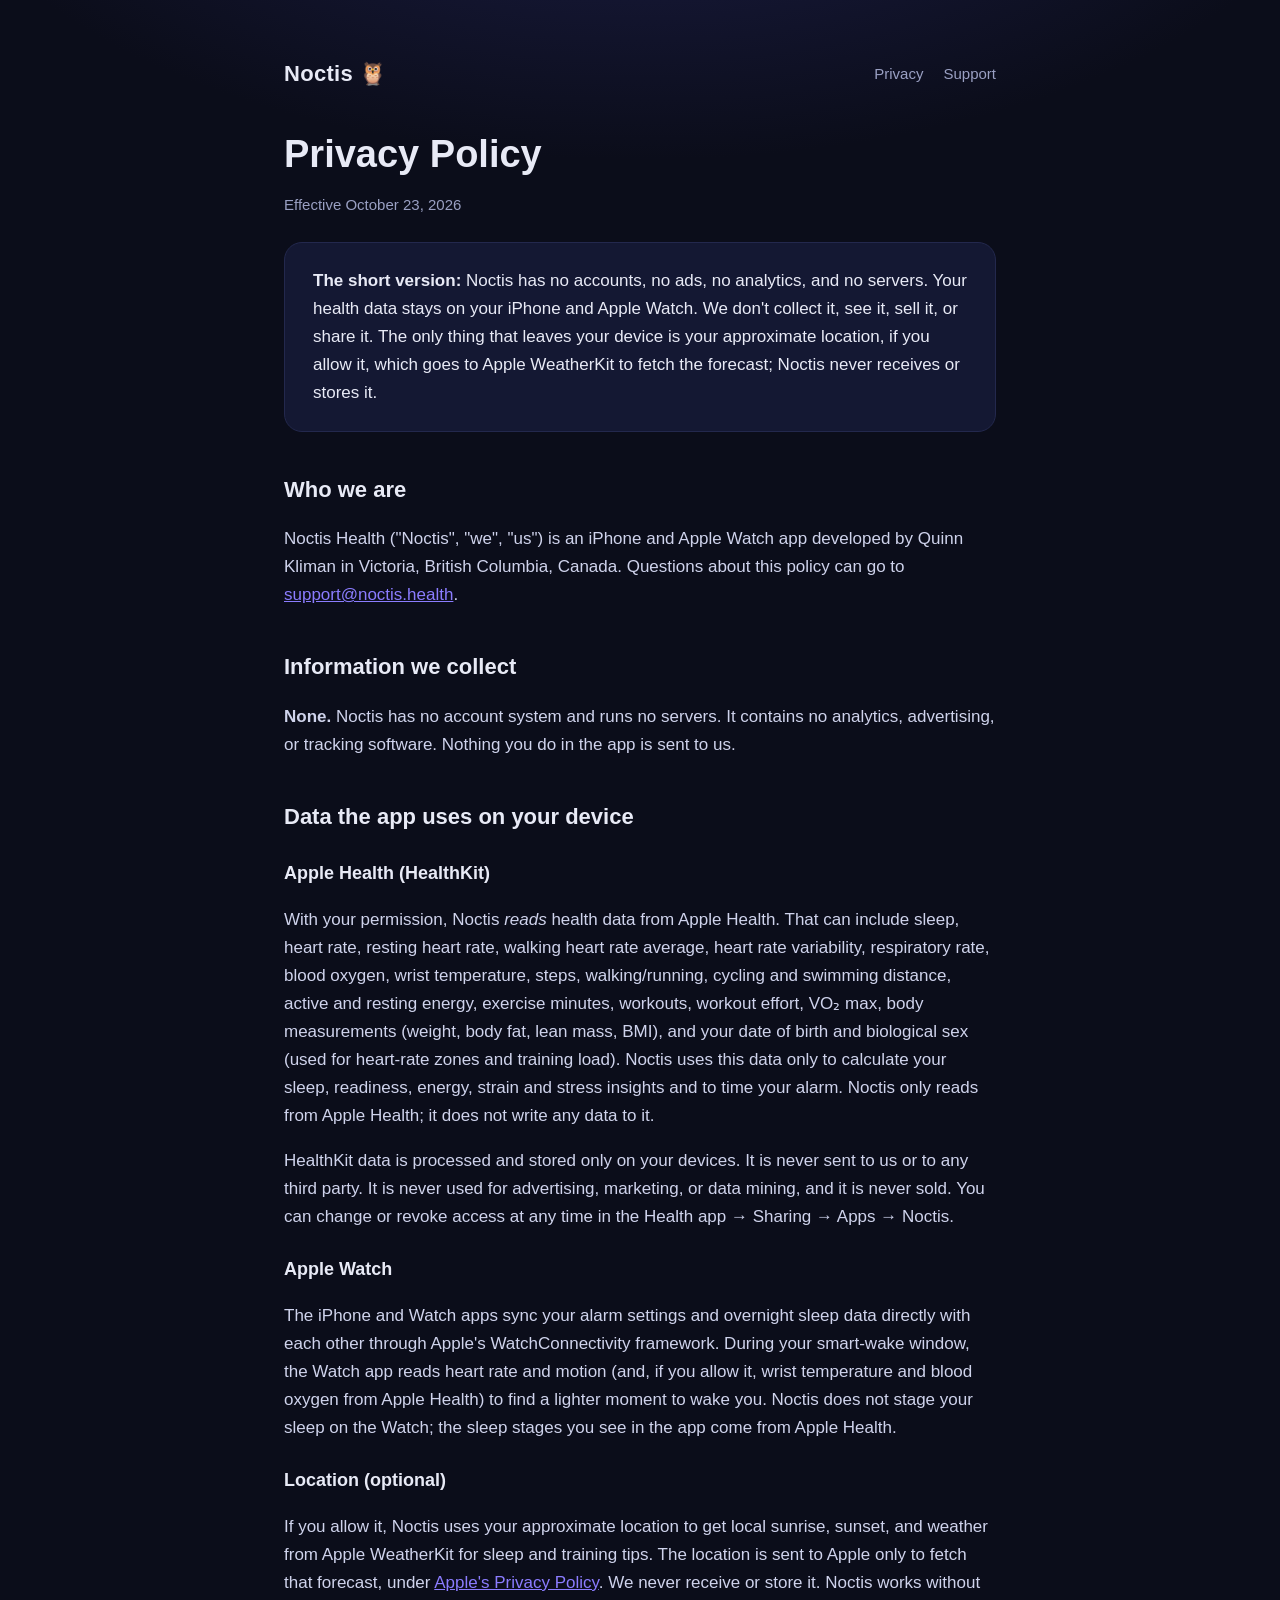
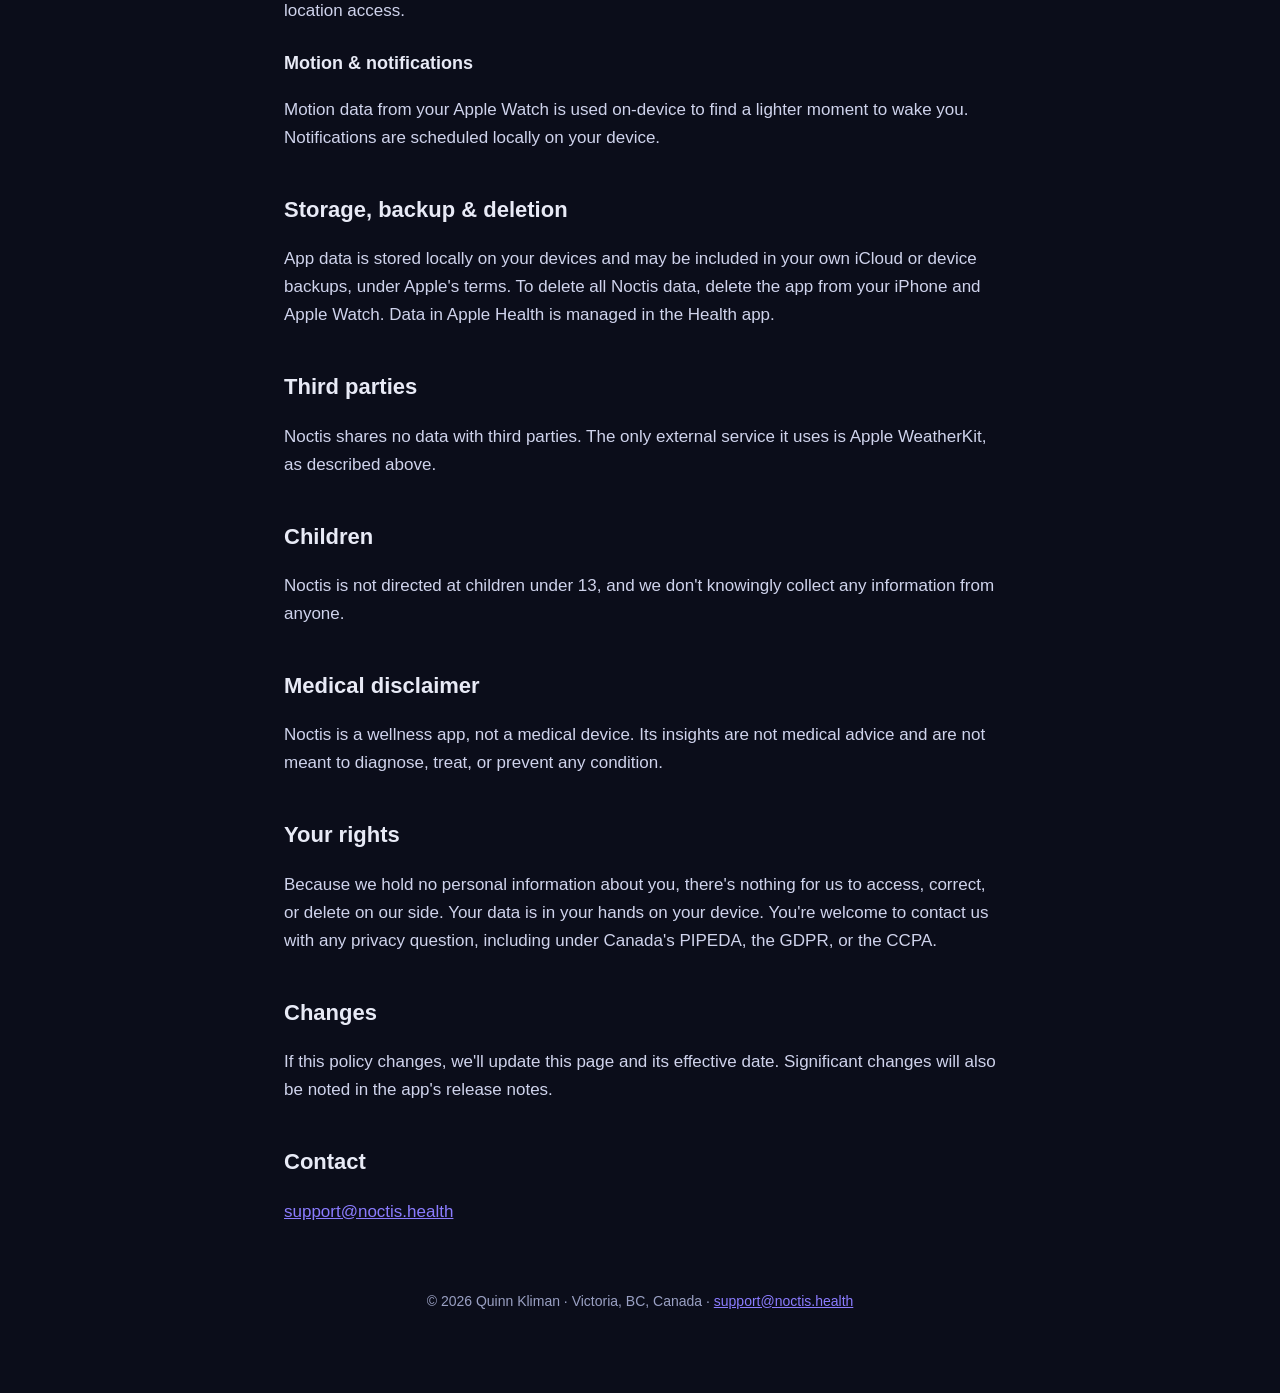
==== privacy.html @ 21a3e105 "Align privacy policy and support with V1 app (Health types, Watch wake detection, learning period, l" ====
<!doctype html><html lang="en"><head><meta charset="utf-8"><meta name="viewport" content="width=device-width,initial-scale=1"><title>Privacy Policy · Noctis Health</title><link rel="stylesheet" href="style.css"></head><body><main>
<header><a class="brand" href="./">Noctis <span>🦉</span></a><nav><a href="privacy.html">Privacy</a><a href="support.html">Support</a></nav></header>
<h1>Privacy Policy</h1>
<p class="muted">Effective October 23, 2026</p>
<div class="card"><strong>The short version:</strong> Noctis has no accounts, no ads, no analytics, and no servers. Your health data stays on your iPhone and Apple Watch. We don't collect it, see it, sell it, or share it. The only thing that leaves your device is your approximate location, if you allow it, which goes to Apple WeatherKit to fetch the forecast; Noctis never receives or stores it.</div>

<h2>Who we are</h2>
<p>Noctis Health ("Noctis", "we", "us") is an iPhone and Apple Watch app developed by Quinn Kliman in Victoria, British Columbia, Canada. Questions about this policy can go to <a href="mailto:support@noctis.health">support@noctis.health</a>.</p>

<h2>Information we collect</h2>
<p><strong>None.</strong> Noctis has no account system and runs no servers. It contains no analytics, advertising, or tracking software. Nothing you do in the app is sent to us.</p>

<h2>Data the app uses on your device</h2>
<h3>Apple Health (HealthKit)</h3>
<p>With your permission, Noctis <em>reads</em> health data from Apple Health. That can include sleep, heart rate, resting heart rate, walking heart rate average, heart rate variability, respiratory rate, blood oxygen, wrist temperature, steps, walking/running, cycling and swimming distance, active and resting energy, exercise minutes, workouts, workout effort, VO₂ max, body measurements (weight, body fat, lean mass, BMI), and your date of birth and biological sex (used for heart-rate zones and training load). Noctis uses this data only to calculate your sleep, readiness, energy, strain and stress insights and to time your alarm. Noctis only reads from Apple Health; it does not write any data to it.</p>
<p>HealthKit data is processed and stored only on your devices. It is never sent to us or to any third party. It is never used for advertising, marketing, or data mining, and it is never sold. You can change or revoke access at any time in the Health app → Sharing → Apps → Noctis.</p>
<h3>Apple Watch</h3>
<p>The iPhone and Watch apps sync your alarm settings and overnight sleep data directly with each other through Apple's WatchConnectivity framework. During your smart-wake window, the Watch app reads heart rate and motion (and, if you allow it, wrist temperature and blood oxygen from Apple Health) to find a lighter moment to wake you. Noctis does not stage your sleep on the Watch; the sleep stages you see in the app come from Apple Health.</p>
<h3>Location (optional)</h3>
<p>If you allow it, Noctis uses your approximate location to get local sunrise, sunset, and weather from Apple WeatherKit for sleep and training tips. The location is sent to Apple only to fetch that forecast, under <a href="https://www.apple.com/legal/privacy/">Apple's Privacy Policy</a>. We never receive or store it. Noctis works without location access.</p>
<h3>Motion &amp; notifications</h3>
<p>Motion data from your Apple Watch is used on-device to find a lighter moment to wake you. Notifications are scheduled locally on your device.</p>

<h2>Storage, backup &amp; deletion</h2>
<p>App data is stored locally on your devices and may be included in your own iCloud or device backups, under Apple's terms. To delete all Noctis data, delete the app from your iPhone and Apple Watch. Data in Apple Health is managed in the Health app.</p>

<h2>Third parties</h2>
<p>Noctis shares no data with third parties. The only external service it uses is Apple WeatherKit, as described above.</p>

<h2>Children</h2>
<p>Noctis is not directed at children under 13, and we don't knowingly collect any information from anyone.</p>

<h2>Medical disclaimer</h2>
<p>Noctis is a wellness app, not a medical device. Its insights are not medical advice and are not meant to diagnose, treat, or prevent any condition.</p>

<h2>Your rights</h2>
<p>Because we hold no personal information about you, there's nothing for us to access, correct, or delete on our side. Your data is in your hands on your device. You're welcome to contact us with any privacy question, including under Canada's PIPEDA, the GDPR, or the CCPA.</p>

<h2>Changes</h2>
<p>If this policy changes, we'll update this page and its effective date. Significant changes will also be noted in the app's release notes.</p>

<h2>Contact</h2>
<p><a href="mailto:support@noctis.health">support@noctis.health</a></p>
<footer>© 2026 Quinn Kliman · Victoria, BC, Canada · <a href="mailto:support@noctis.health">support@noctis.health</a></footer>
</main></body></html>
---- style.css ----
:root{--bg:#0b0d1a;--card:#141833;--text:#e8eaf6;--muted:#9aa0c3;--accent:#8b7cff}
*{box-sizing:border-box}
body{margin:0;background:radial-gradient(1200px 600px at 50% -200px,#1d1f4a 0%,var(--bg) 60%);color:var(--text);font:17px/1.65 -apple-system,BlinkMacSystemFont,"SF Pro Text","Segoe UI",Roboto,sans-serif;min-height:100vh}
main{max-width:760px;margin:0 auto;padding:56px 24px 80px}
header{display:flex;align-items:center;justify-content:space-between;margin-bottom:40px}
.brand{font-weight:700;font-size:22px;letter-spacing:.3px;color:var(--text);text-decoration:none}
.brand span{color:var(--accent)}
nav a{color:var(--muted);text-decoration:none;margin-left:20px;font-size:15px}
nav a:hover{color:var(--text)}
h1{font-size:38px;line-height:1.2;margin:0 0 8px}
h2{font-size:22px;margin:40px 0 8px}
h3{font-size:18px;margin:24px 0 4px}
p,li{color:#cfd3ec}
.muted{color:var(--muted);font-size:15px}
a{color:var(--accent)}
.card{background:var(--card);border:1px solid #23284d;border-radius:18px;padding:24px 28px;margin:24px 0}
.hero{text-align:center;padding:60px 0 20px}
.hero p{font-size:20px;color:var(--muted);max-width:560px;margin:12px auto 32px}
.btn{display:inline-block;background:var(--accent);color:#fff;text-decoration:none;padding:12px 22px;border-radius:999px;font-weight:600;margin:6px}
.btn.ghost{background:transparent;border:1px solid #3a3f6e;color:var(--text)}
footer{margin-top:64px;color:var(--muted);font-size:14px;text-align:center}
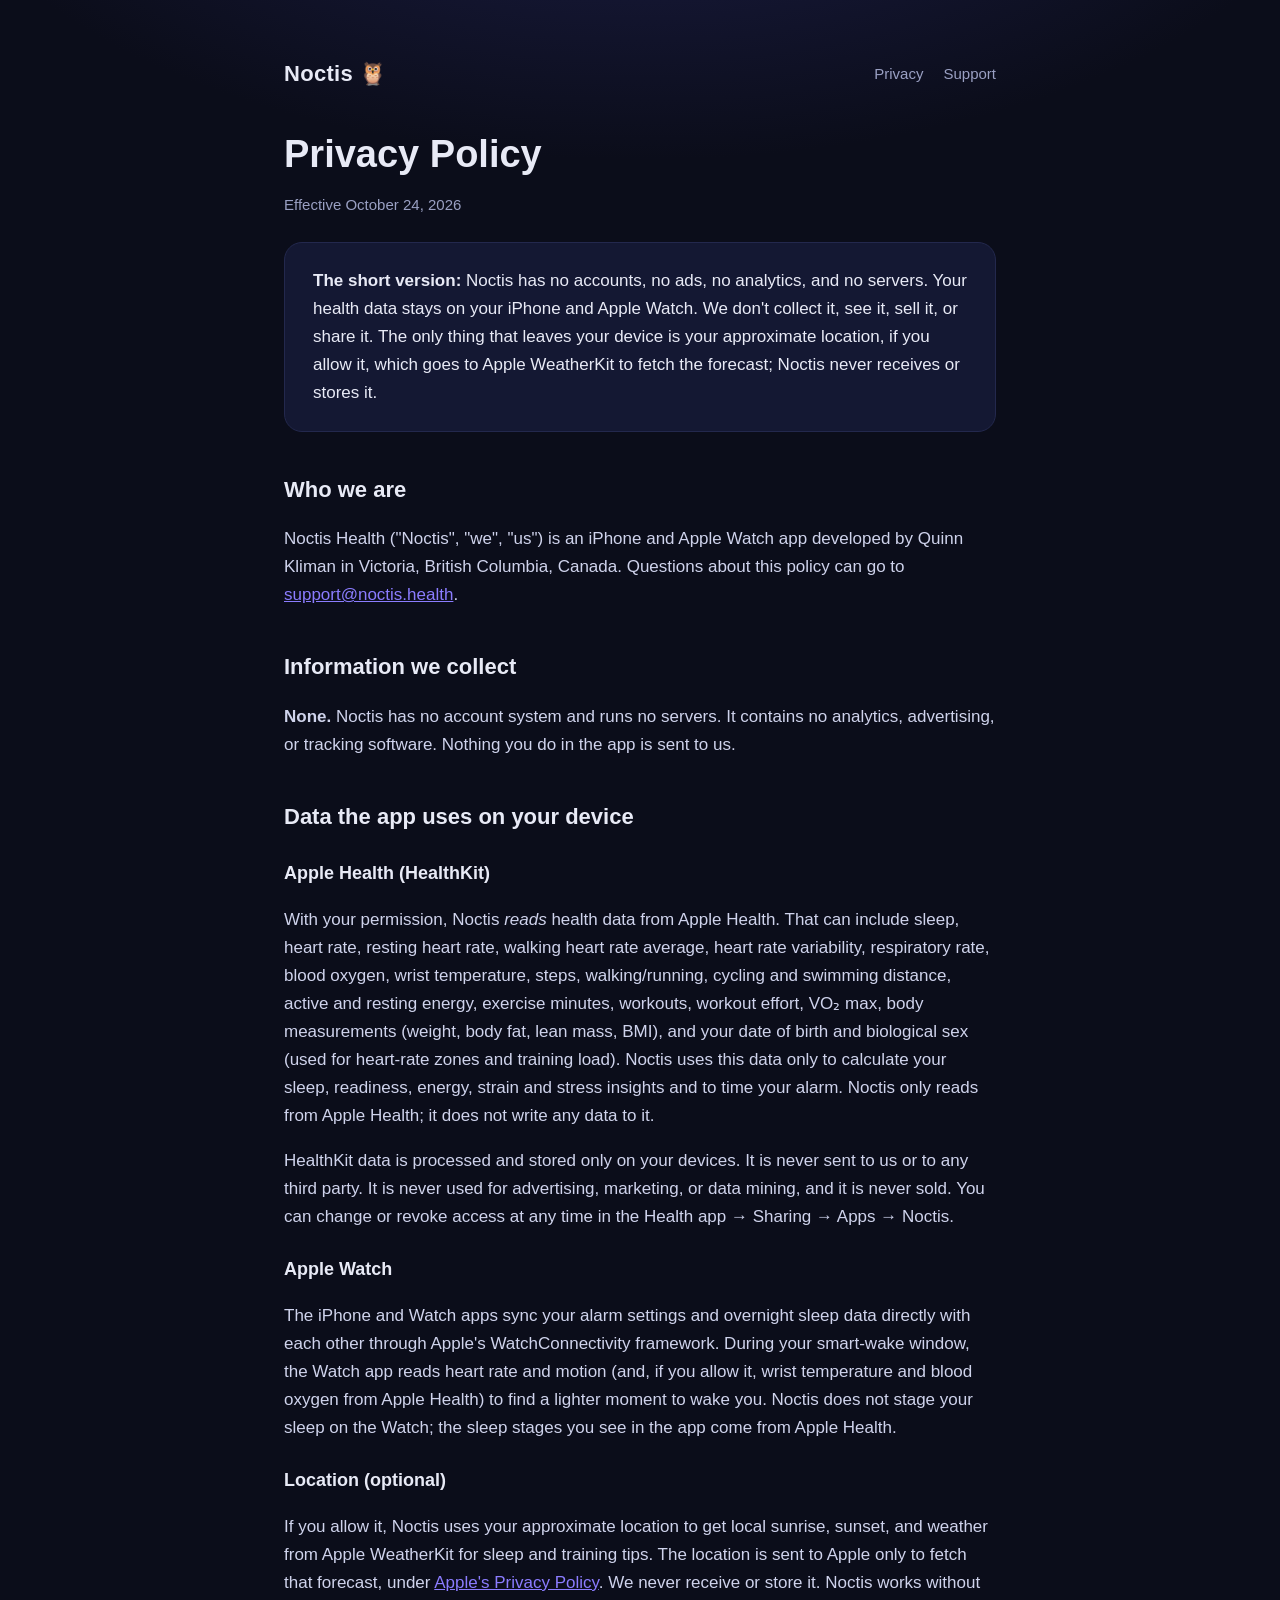
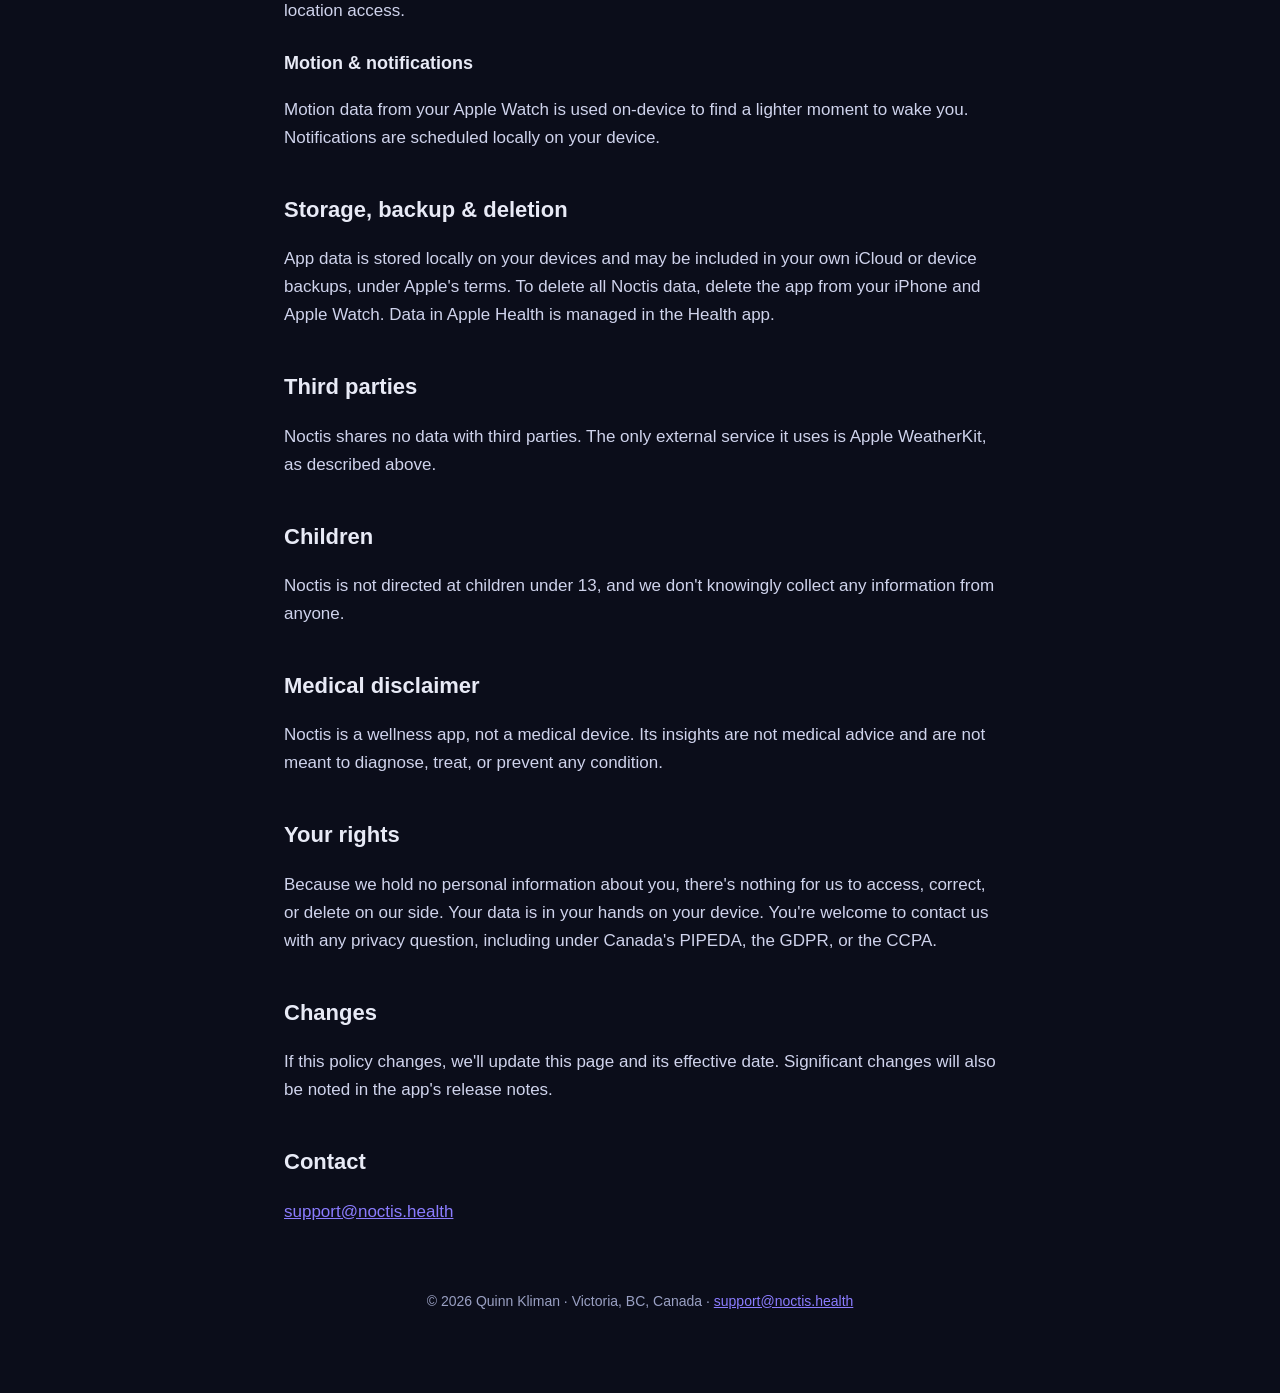
==== commit cf096d07: "Privacy policy: effective date Oct 24, 2026 (V1 data list + Watch wording update)" ====
--- a/privacy.html
+++ b/privacy.html
@@ -1,7 +1,7 @@
 <!doctype html><html lang="en"><head><meta charset="utf-8"><meta name="viewport" content="width=device-width,initial-scale=1"><title>Privacy Policy · Noctis Health</title><link rel="stylesheet" href="style.css"></head><body><main>
 <header><a class="brand" href="./">Noctis <span>🦉</span></a><nav><a href="privacy.html">Privacy</a><a href="support.html">Support</a></nav></header>
 <h1>Privacy Policy</h1>
-<p class="muted">Effective October 23, 2026</p>
+<p class="muted">Effective October 24, 2026</p>
 <div class="card"><strong>The short version:</strong> Noctis has no accounts, no ads, no analytics, and no servers. Your health data stays on your iPhone and Apple Watch. We don't collect it, see it, sell it, or share it. The only thing that leaves your device is your approximate location, if you allow it, which goes to Apple WeatherKit to fetch the forecast; Noctis never receives or stores it.</div>
 
 <h2>Who we are</h2>
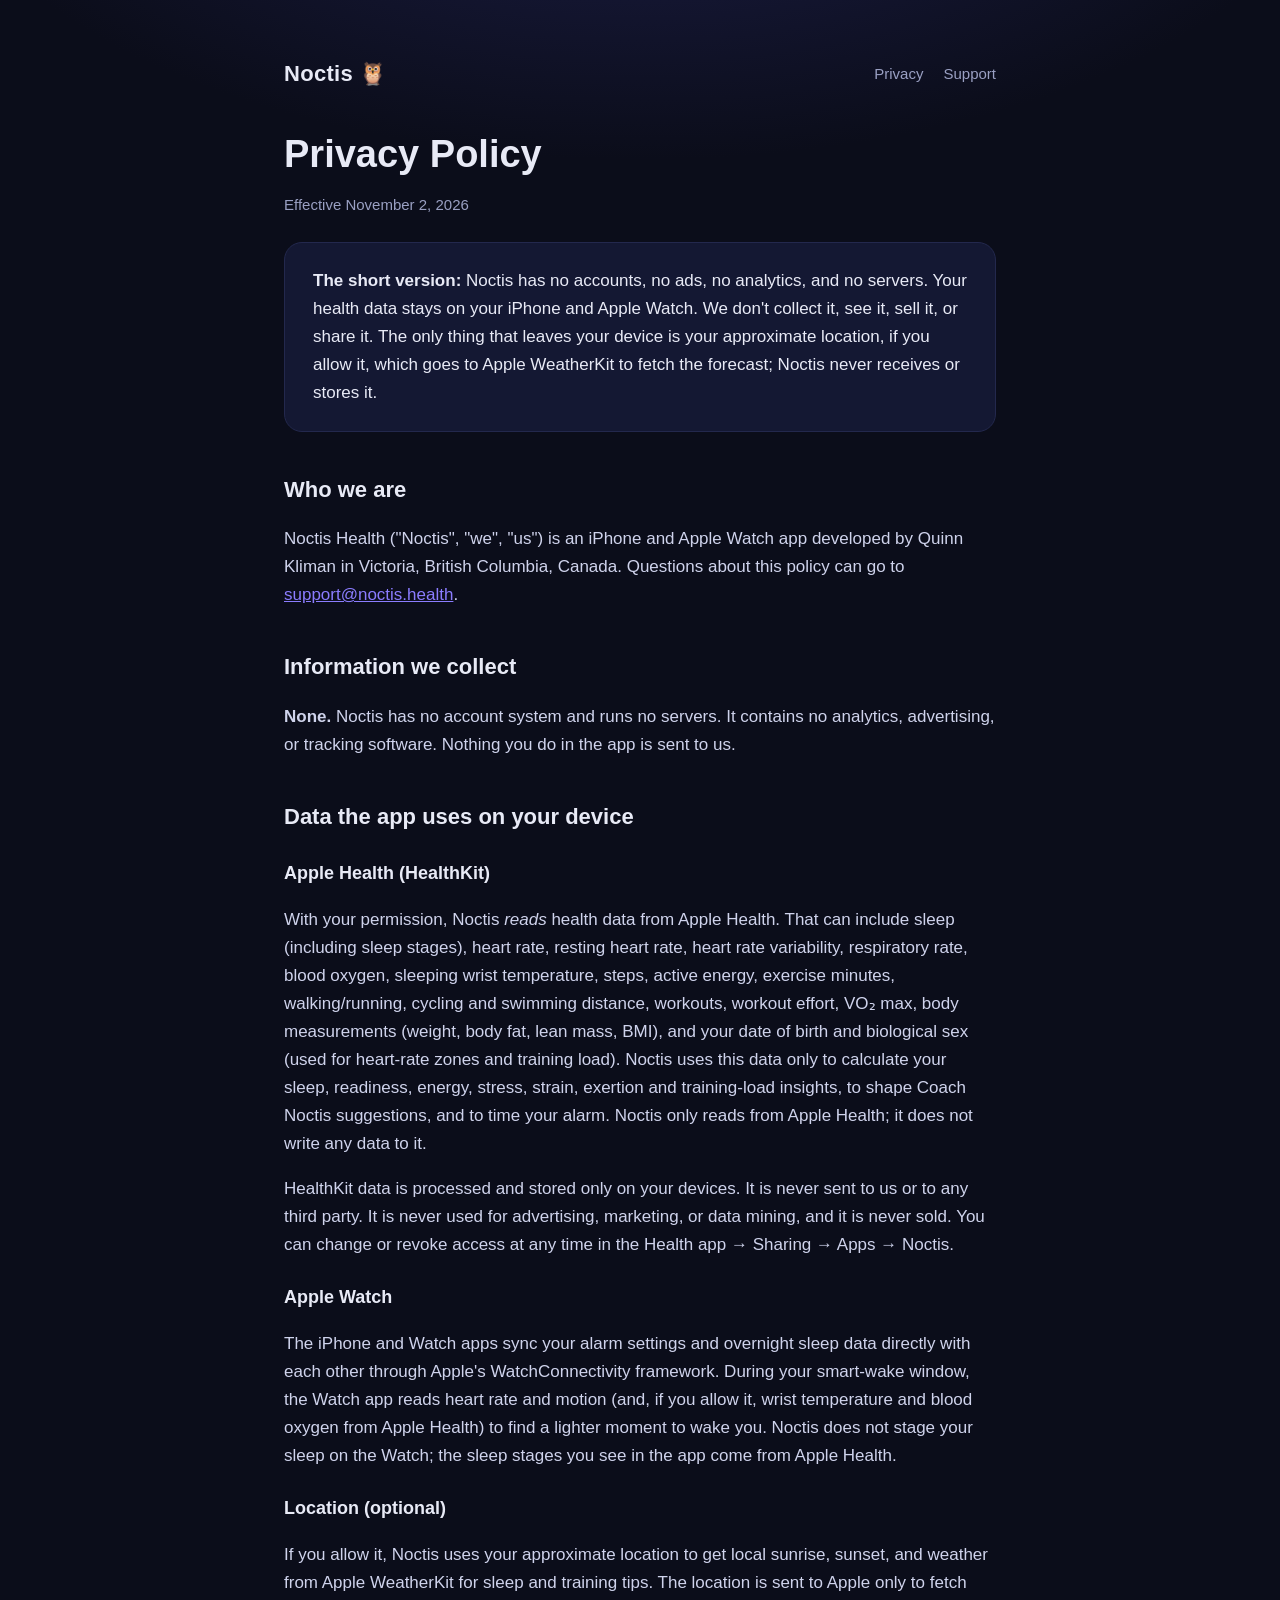
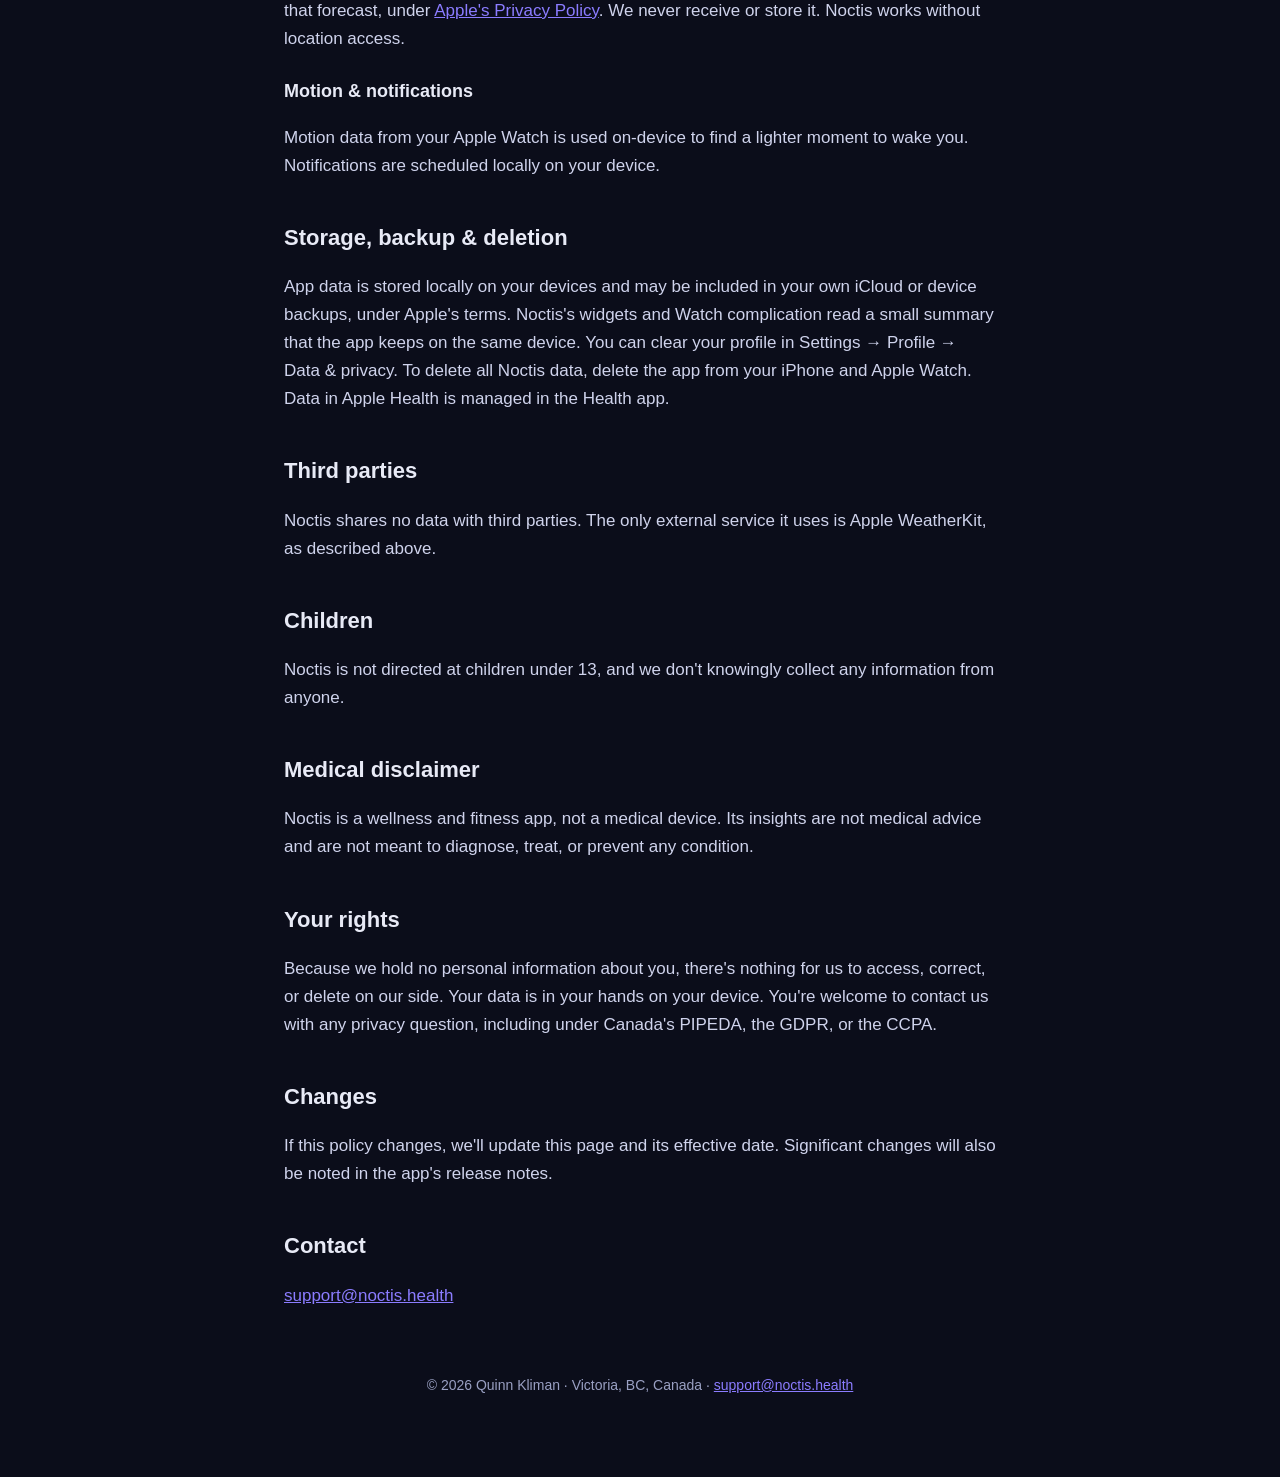
==== commit fdd2776d: "Site for Noctis 1.1 (build 8): tagline hero + features, Health list = 1.1 read set, Settings paths (" ====
--- a/privacy.html
+++ b/privacy.html
@@ -1,7 +1,7 @@
-<!doctype html><html lang="en"><head><meta charset="utf-8"><meta name="viewport" content="width=device-width,initial-scale=1"><title>Privacy Policy · Noctis Health</title><link rel="stylesheet" href="style.css"></head><body><main>
+<!doctype html><html lang="en"><head><meta charset="utf-8"><meta name="viewport" content="width=device-width,initial-scale=1"><title>Privacy Policy · Noctis</title><link rel="stylesheet" href="style.css"></head><body><main>
 <header><a class="brand" href="./">Noctis <span>🦉</span></a><nav><a href="privacy.html">Privacy</a><a href="support.html">Support</a></nav></header>
 <h1>Privacy Policy</h1>
-<p class="muted">Effective October 24, 2026</p>
+<p class="muted">Effective November 2, 2026</p>
 <div class="card"><strong>The short version:</strong> Noctis has no accounts, no ads, no analytics, and no servers. Your health data stays on your iPhone and Apple Watch. We don't collect it, see it, sell it, or share it. The only thing that leaves your device is your approximate location, if you allow it, which goes to Apple WeatherKit to fetch the forecast; Noctis never receives or stores it.</div>
 
 <h2>Who we are</h2>
@@ -12,7 +12,7 @@
 
 <h2>Data the app uses on your device</h2>
 <h3>Apple Health (HealthKit)</h3>
-<p>With your permission, Noctis <em>reads</em> health data from Apple Health. That can include sleep, heart rate, resting heart rate, walking heart rate average, heart rate variability, respiratory rate, blood oxygen, wrist temperature, steps, walking/running, cycling and swimming distance, active and resting energy, exercise minutes, workouts, workout effort, VO₂ max, body measurements (weight, body fat, lean mass, BMI), and your date of birth and biological sex (used for heart-rate zones and training load). Noctis uses this data only to calculate your sleep, readiness, energy, strain and stress insights and to time your alarm. Noctis only reads from Apple Health; it does not write any data to it.</p>
+<p>With your permission, Noctis <em>reads</em> health data from Apple Health. That can include sleep (including sleep stages), heart rate, resting heart rate, heart rate variability, respiratory rate, blood oxygen, sleeping wrist temperature, steps, active energy, exercise minutes, walking/running, cycling and swimming distance, workouts, workout effort, VO₂ max, body measurements (weight, body fat, lean mass, BMI), and your date of birth and biological sex (used for heart-rate zones and training load). Noctis uses this data only to calculate your sleep, readiness, energy, stress, strain, exertion and training-load insights, to shape Coach Noctis suggestions, and to time your alarm. Noctis only reads from Apple Health; it does not write any data to it.</p>
 <p>HealthKit data is processed and stored only on your devices. It is never sent to us or to any third party. It is never used for advertising, marketing, or data mining, and it is never sold. You can change or revoke access at any time in the Health app → Sharing → Apps → Noctis.</p>
 <h3>Apple Watch</h3>
 <p>The iPhone and Watch apps sync your alarm settings and overnight sleep data directly with each other through Apple's WatchConnectivity framework. During your smart-wake window, the Watch app reads heart rate and motion (and, if you allow it, wrist temperature and blood oxygen from Apple Health) to find a lighter moment to wake you. Noctis does not stage your sleep on the Watch; the sleep stages you see in the app come from Apple Health.</p>
@@ -22,7 +22,7 @@
 <p>Motion data from your Apple Watch is used on-device to find a lighter moment to wake you. Notifications are scheduled locally on your device.</p>
 
 <h2>Storage, backup &amp; deletion</h2>
-<p>App data is stored locally on your devices and may be included in your own iCloud or device backups, under Apple's terms. To delete all Noctis data, delete the app from your iPhone and Apple Watch. Data in Apple Health is managed in the Health app.</p>
+<p>App data is stored locally on your devices and may be included in your own iCloud or device backups, under Apple's terms. Noctis's widgets and Watch complication read a small summary that the app keeps on the same device. You can clear your profile in Settings → Profile → Data &amp; privacy. To delete all Noctis data, delete the app from your iPhone and Apple Watch. Data in Apple Health is managed in the Health app.</p>
 
 <h2>Third parties</h2>
 <p>Noctis shares no data with third parties. The only external service it uses is Apple WeatherKit, as described above.</p>
@@ -31,7 +31,7 @@
 <p>Noctis is not directed at children under 13, and we don't knowingly collect any information from anyone.</p>
 
 <h2>Medical disclaimer</h2>
-<p>Noctis is a wellness app, not a medical device. Its insights are not medical advice and are not meant to diagnose, treat, or prevent any condition.</p>
+<p>Noctis is a wellness and fitness app, not a medical device. Its insights are not medical advice and are not meant to diagnose, treat, or prevent any condition.</p>
 
 <h2>Your rights</h2>
 <p>Because we hold no personal information about you, there's nothing for us to access, correct, or delete on our side. Your data is in your hands on your device. You're welcome to contact us with any privacy question, including under Canada's PIPEDA, the GDPR, or the CCPA.</p>
--- a/style.css
+++ b/style.css
@@ -19,3 +19,7 @@
 .btn{display:inline-block;background:var(--accent);color:#fff;text-decoration:none;padding:12px 22px;border-radius:999px;font-weight:600;margin:6px}
 .btn.ghost{background:transparent;border:1px solid #3a3f6e;color:var(--text)}
 footer{margin-top:64px;color:var(--muted);font-size:14px;text-align:center}
+.features{display:grid;grid-template-columns:repeat(auto-fit,minmax(300px,1fr));gap:16px;margin-top:24px}
+.features .card{margin:0}
+.features h3{margin-top:0}
+.center{text-align:center}
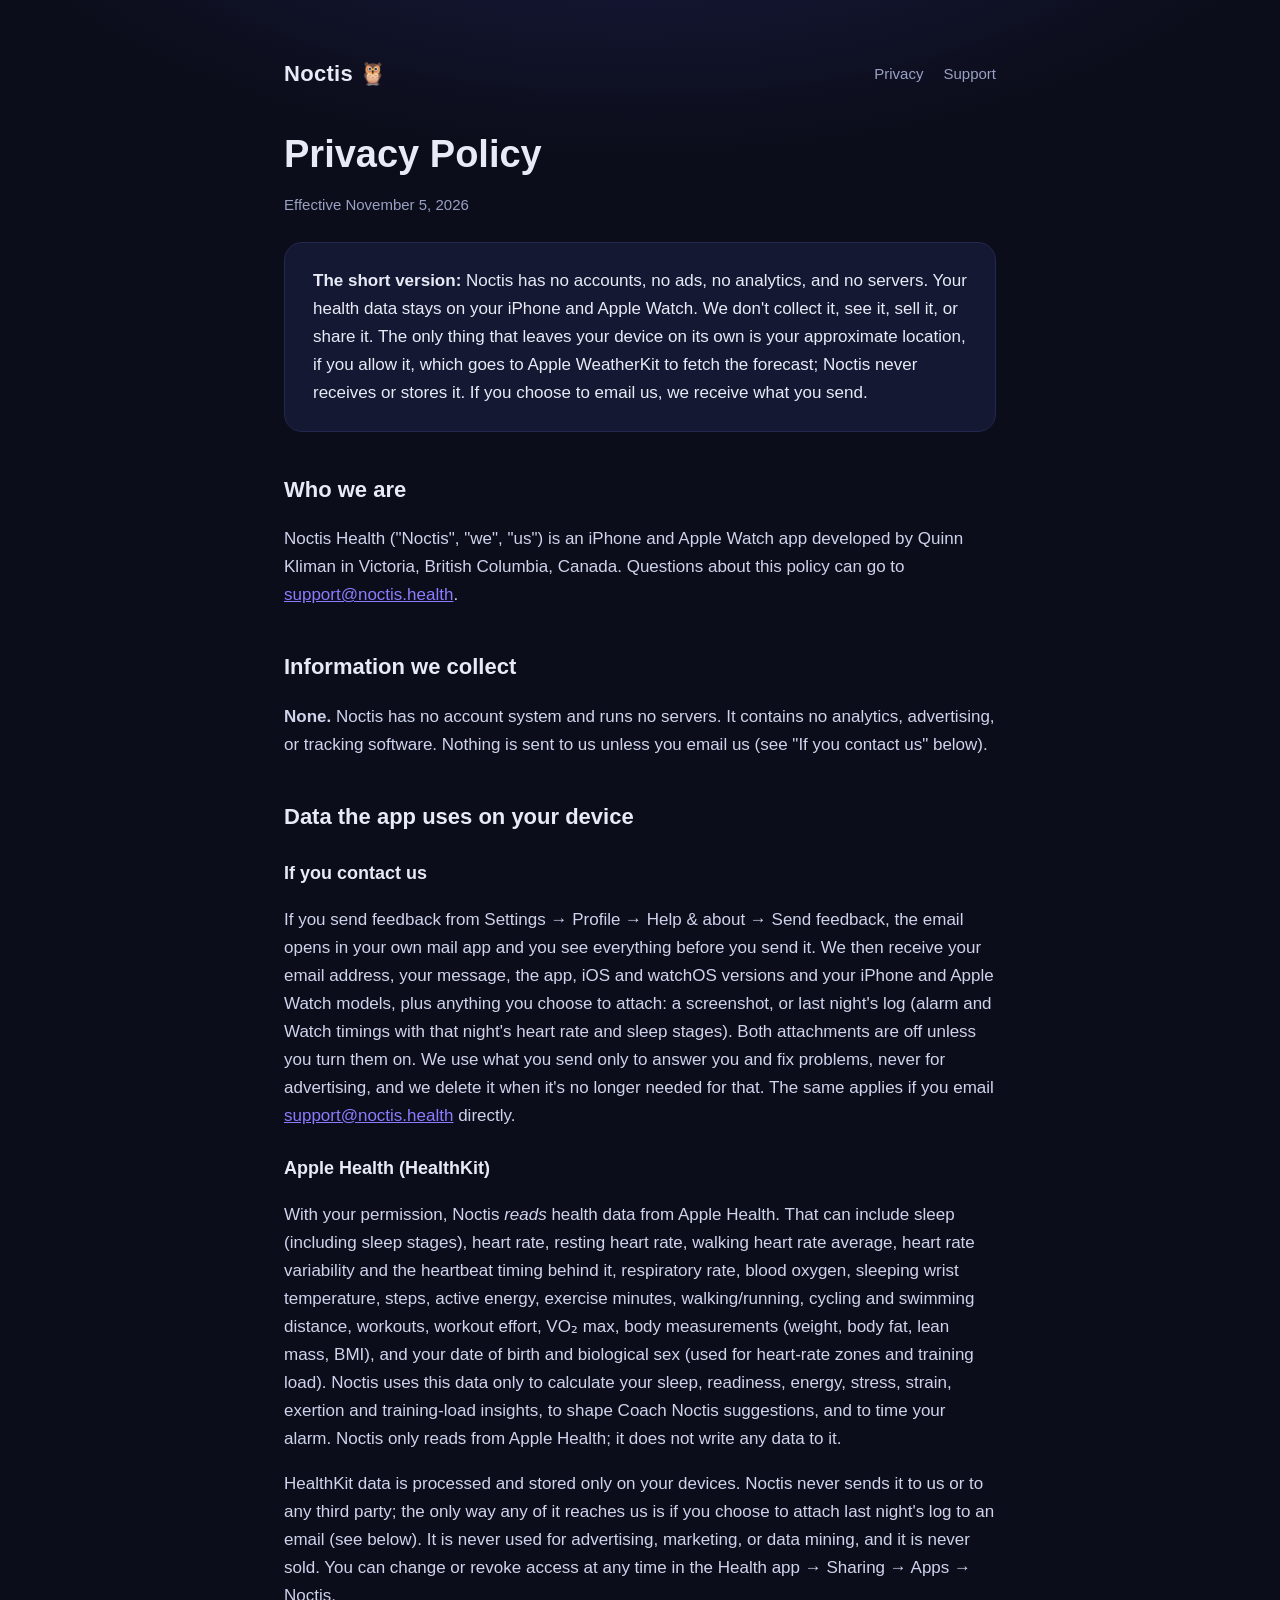
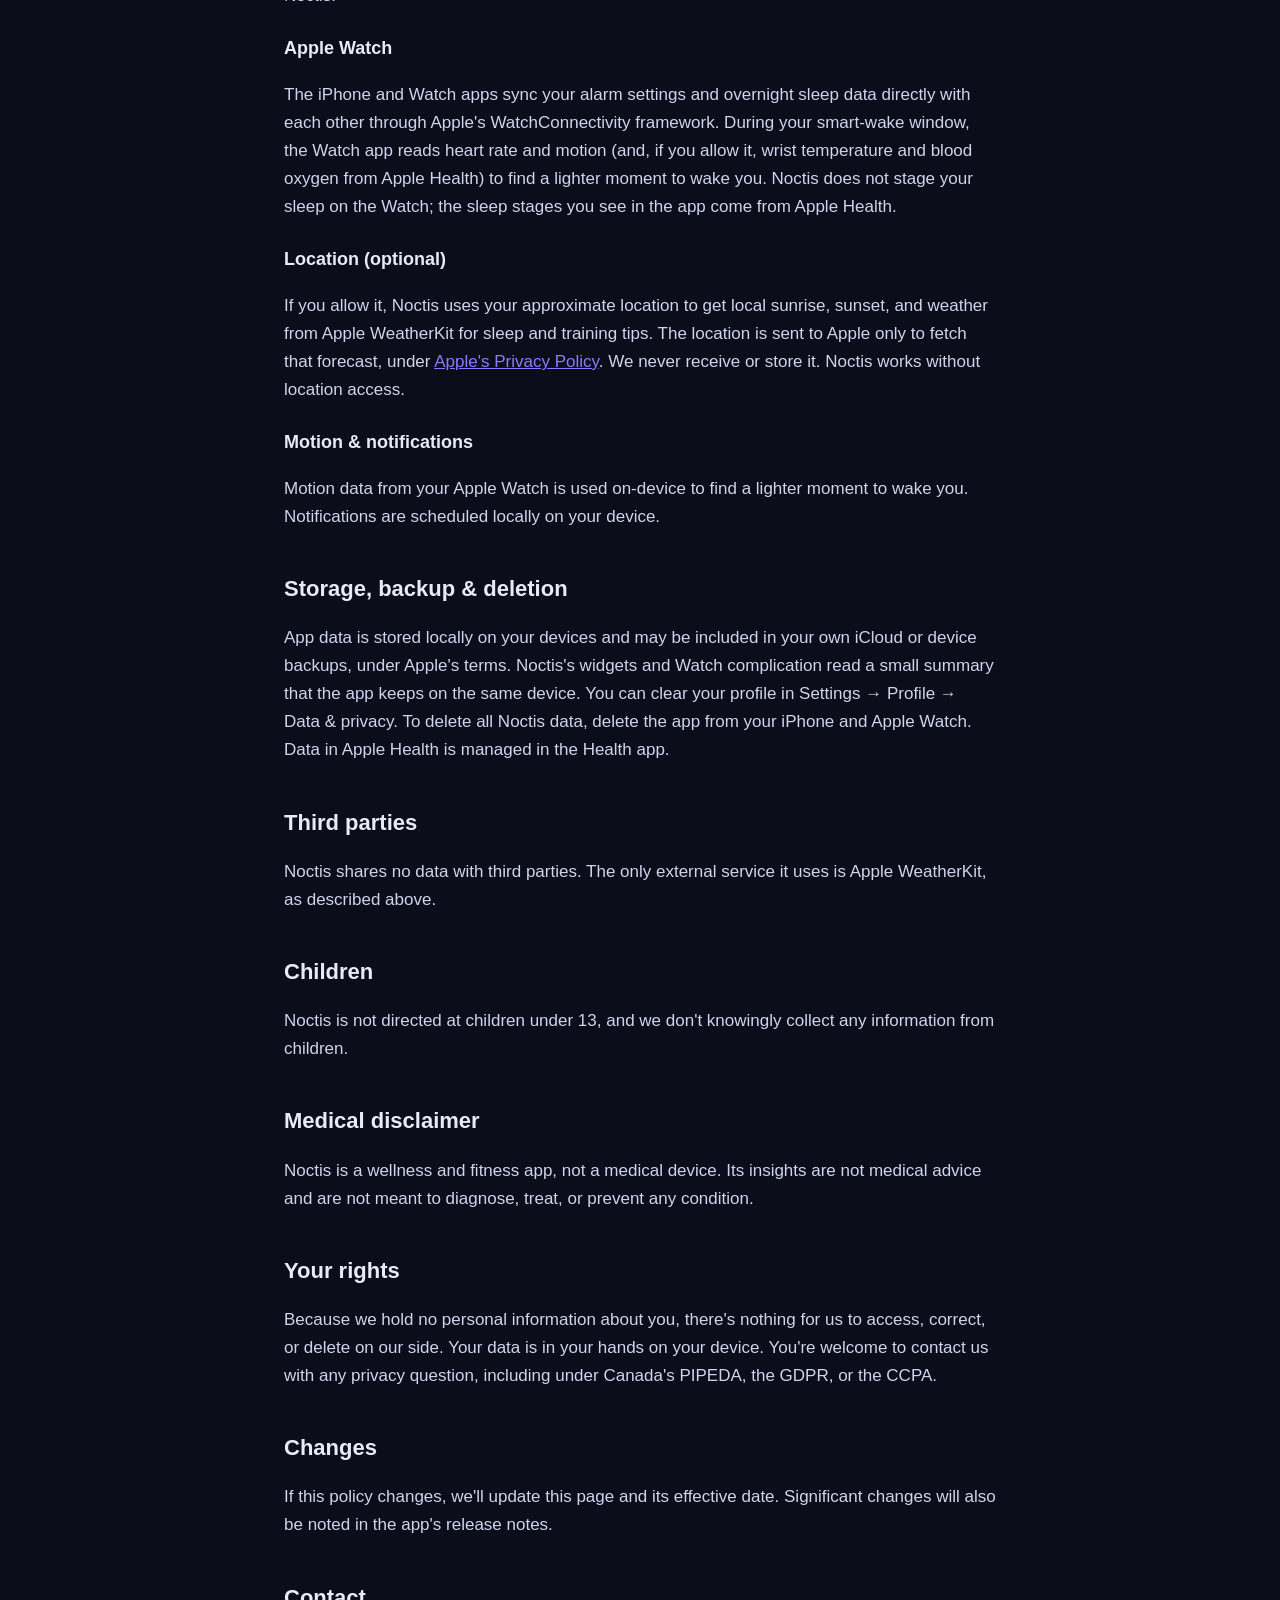
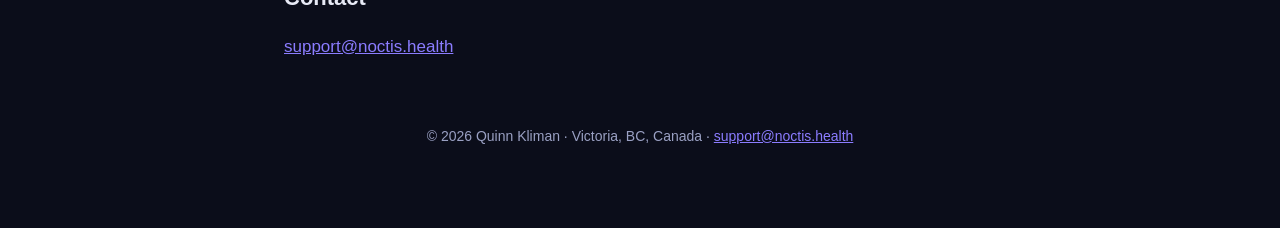
==== commit 0d54e181: "Privacy policy (RA-1): 'If you contact us' (feedback email + optional log), walking HR average + hea" ====
--- a/privacy.html
+++ b/privacy.html
@@ -1,19 +1,22 @@
 <!doctype html><html lang="en"><head><meta charset="utf-8"><meta name="viewport" content="width=device-width,initial-scale=1"><title>Privacy Policy · Noctis</title><link rel="stylesheet" href="style.css"></head><body><main>
 <header><a class="brand" href="./">Noctis <span>🦉</span></a><nav><a href="privacy.html">Privacy</a><a href="support.html">Support</a></nav></header>
 <h1>Privacy Policy</h1>
-<p class="muted">Effective November 2, 2026</p>
-<div class="card"><strong>The short version:</strong> Noctis has no accounts, no ads, no analytics, and no servers. Your health data stays on your iPhone and Apple Watch. We don't collect it, see it, sell it, or share it. The only thing that leaves your device is your approximate location, if you allow it, which goes to Apple WeatherKit to fetch the forecast; Noctis never receives or stores it.</div>
+<p class="muted">Effective November 5, 2026</p>
+<div class="card"><strong>The short version:</strong> Noctis has no accounts, no ads, no analytics, and no servers. Your health data stays on your iPhone and Apple Watch. We don't collect it, see it, sell it, or share it. The only thing that leaves your device on its own is your approximate location, if you allow it, which goes to Apple WeatherKit to fetch the forecast; Noctis never receives or stores it. If you choose to email us, we receive what you send.</div>
 
 <h2>Who we are</h2>
 <p>Noctis Health ("Noctis", "we", "us") is an iPhone and Apple Watch app developed by Quinn Kliman in Victoria, British Columbia, Canada. Questions about this policy can go to <a href="mailto:support@noctis.health">support@noctis.health</a>.</p>
 
 <h2>Information we collect</h2>
-<p><strong>None.</strong> Noctis has no account system and runs no servers. It contains no analytics, advertising, or tracking software. Nothing you do in the app is sent to us.</p>
+<p><strong>None.</strong> Noctis has no account system and runs no servers. It contains no analytics, advertising, or tracking software. Nothing is sent to us unless you email us (see "If you contact us" below).</p>
 
 <h2>Data the app uses on your device</h2>
+<h3>If you contact us</h3>
+<p>If you send feedback from Settings → Profile → Help &amp; about → Send feedback, the email opens in your own mail app and you see everything before you send it. We then receive your email address, your message, the app, iOS and watchOS versions and your iPhone and Apple Watch models, plus anything you choose to attach: a screenshot, or last night's log (alarm and Watch timings with that night's heart rate and sleep stages). Both attachments are off unless you turn them on. We use what you send only to answer you and fix problems, never for advertising, and we delete it when it's no longer needed for that. The same applies if you email <a href="mailto:support@noctis.health">support@noctis.health</a> directly.</p>
+
 <h3>Apple Health (HealthKit)</h3>
-<p>With your permission, Noctis <em>reads</em> health data from Apple Health. That can include sleep (including sleep stages), heart rate, resting heart rate, heart rate variability, respiratory rate, blood oxygen, sleeping wrist temperature, steps, active energy, exercise minutes, walking/running, cycling and swimming distance, workouts, workout effort, VO₂ max, body measurements (weight, body fat, lean mass, BMI), and your date of birth and biological sex (used for heart-rate zones and training load). Noctis uses this data only to calculate your sleep, readiness, energy, stress, strain, exertion and training-load insights, to shape Coach Noctis suggestions, and to time your alarm. Noctis only reads from Apple Health; it does not write any data to it.</p>
-<p>HealthKit data is processed and stored only on your devices. It is never sent to us or to any third party. It is never used for advertising, marketing, or data mining, and it is never sold. You can change or revoke access at any time in the Health app → Sharing → Apps → Noctis.</p>
+<p>With your permission, Noctis <em>reads</em> health data from Apple Health. That can include sleep (including sleep stages), heart rate, resting heart rate, walking heart rate average, heart rate variability and the heartbeat timing behind it, respiratory rate, blood oxygen, sleeping wrist temperature, steps, active energy, exercise minutes, walking/running, cycling and swimming distance, workouts, workout effort, VO₂ max, body measurements (weight, body fat, lean mass, BMI), and your date of birth and biological sex (used for heart-rate zones and training load). Noctis uses this data only to calculate your sleep, readiness, energy, stress, strain, exertion and training-load insights, to shape Coach Noctis suggestions, and to time your alarm. Noctis only reads from Apple Health; it does not write any data to it.</p>
+<p>HealthKit data is processed and stored only on your devices. Noctis never sends it to us or to any third party; the only way any of it reaches us is if you choose to attach last night's log to an email (see below). It is never used for advertising, marketing, or data mining, and it is never sold. You can change or revoke access at any time in the Health app → Sharing → Apps → Noctis.</p>
 <h3>Apple Watch</h3>
 <p>The iPhone and Watch apps sync your alarm settings and overnight sleep data directly with each other through Apple's WatchConnectivity framework. During your smart-wake window, the Watch app reads heart rate and motion (and, if you allow it, wrist temperature and blood oxygen from Apple Health) to find a lighter moment to wake you. Noctis does not stage your sleep on the Watch; the sleep stages you see in the app come from Apple Health.</p>
 <h3>Location (optional)</h3>
@@ -28,7 +31,7 @@
 <p>Noctis shares no data with third parties. The only external service it uses is Apple WeatherKit, as described above.</p>
 
 <h2>Children</h2>
-<p>Noctis is not directed at children under 13, and we don't knowingly collect any information from anyone.</p>
+<p>Noctis is not directed at children under 13, and we don't knowingly collect any information from children.</p>
 
 <h2>Medical disclaimer</h2>
 <p>Noctis is a wellness and fitness app, not a medical device. Its insights are not medical advice and are not meant to diagnose, treat, or prevent any condition.</p>
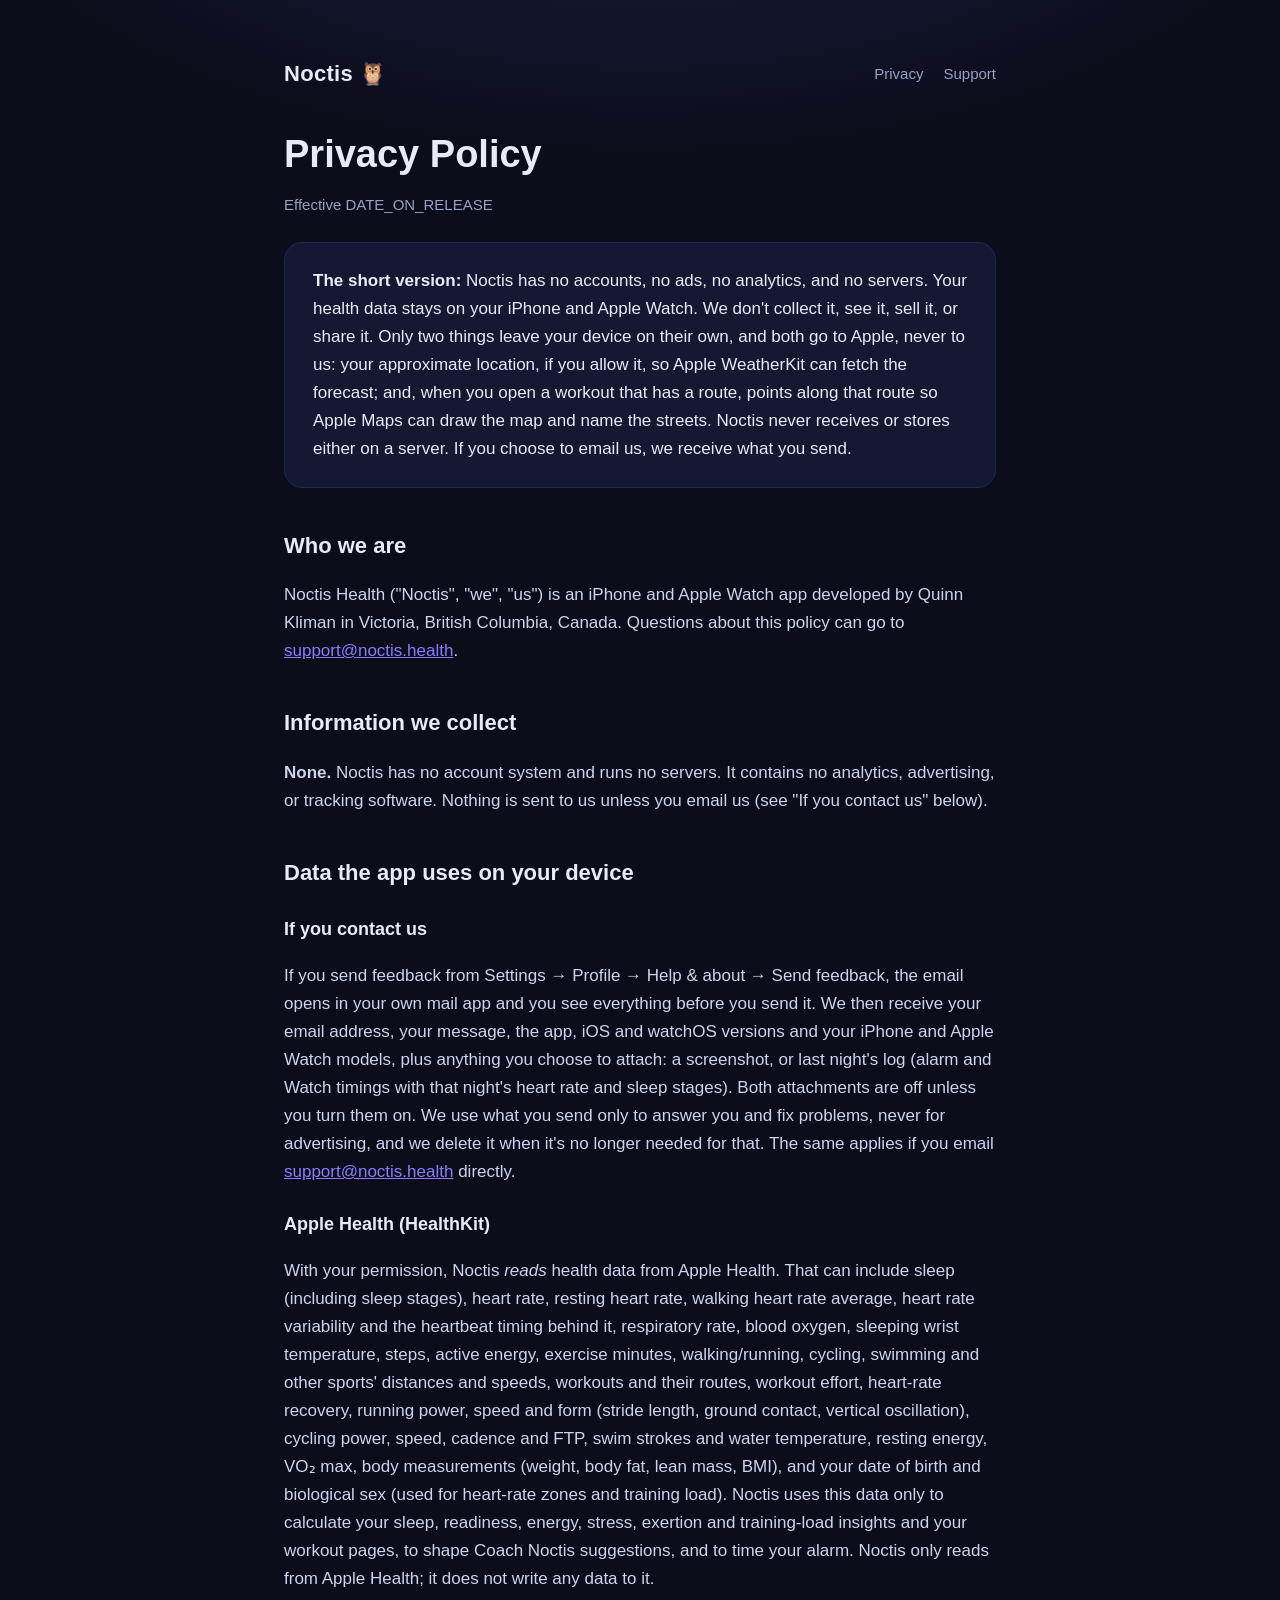
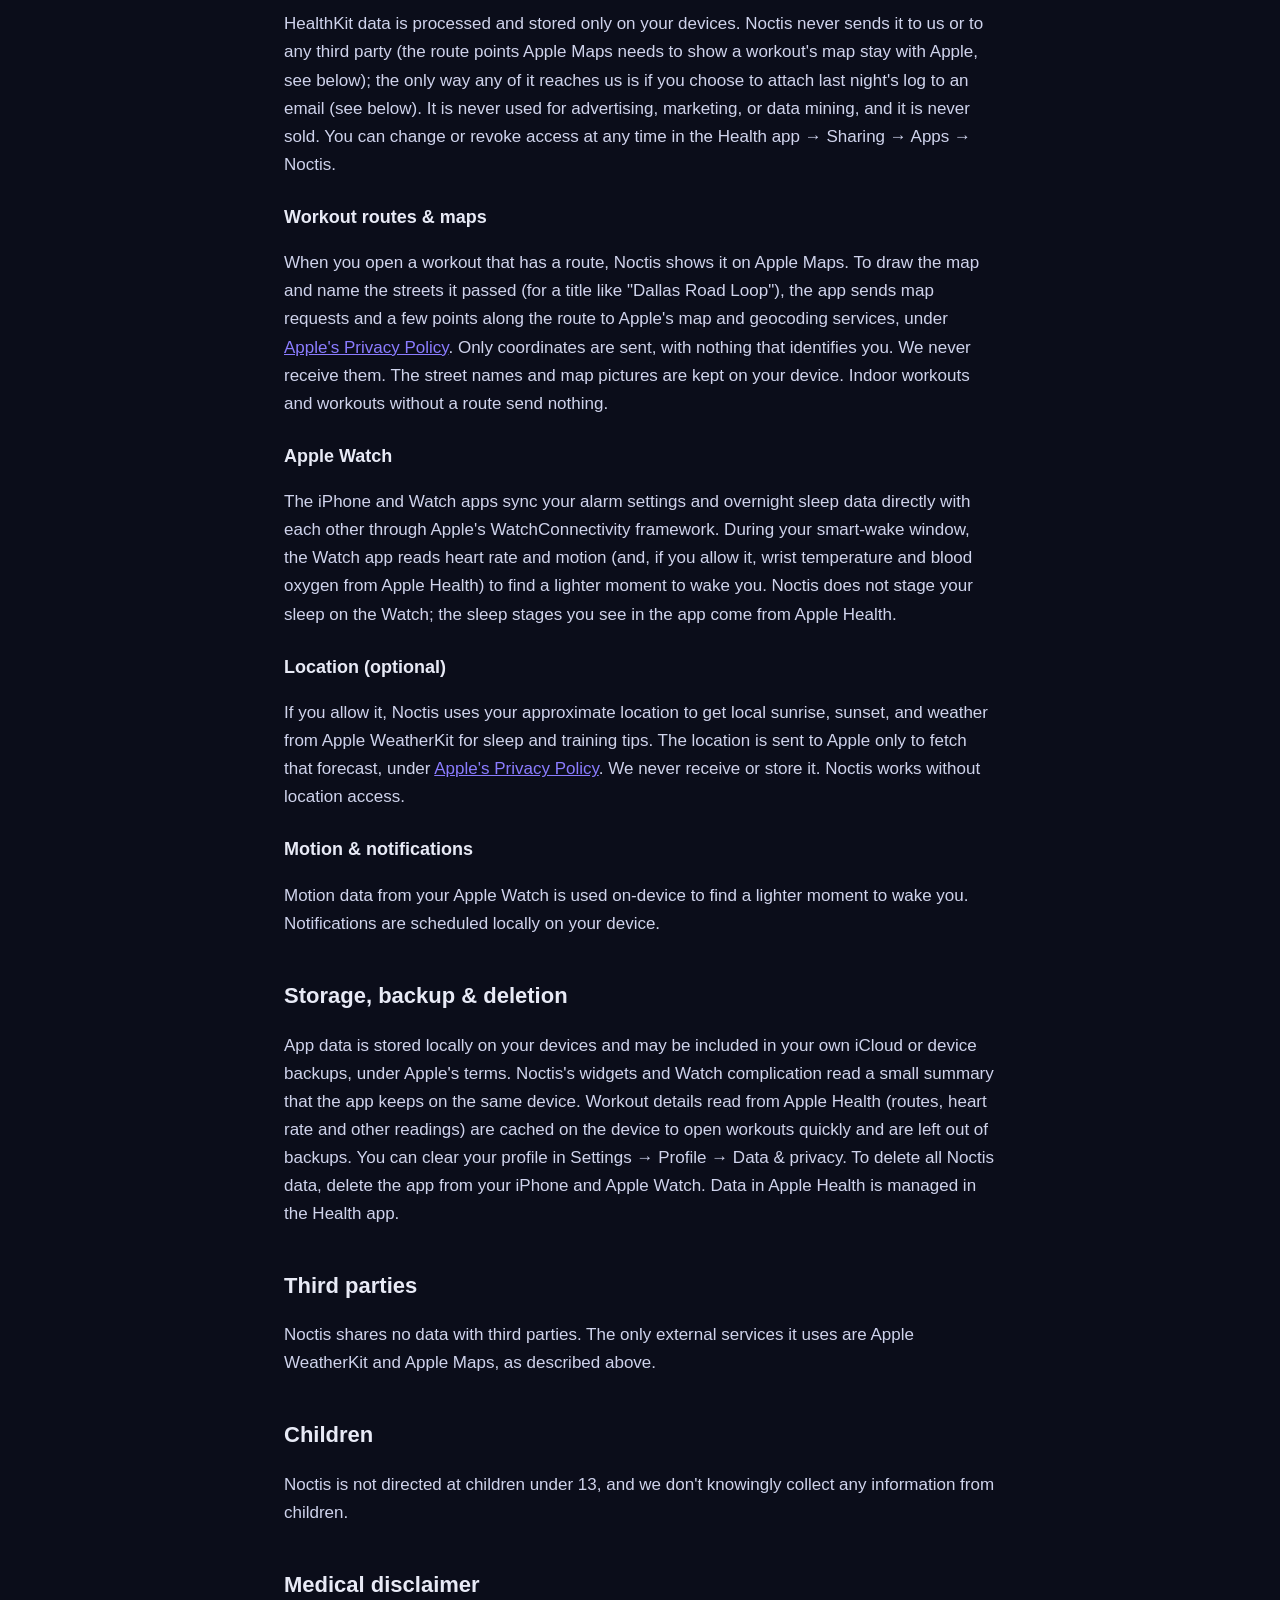
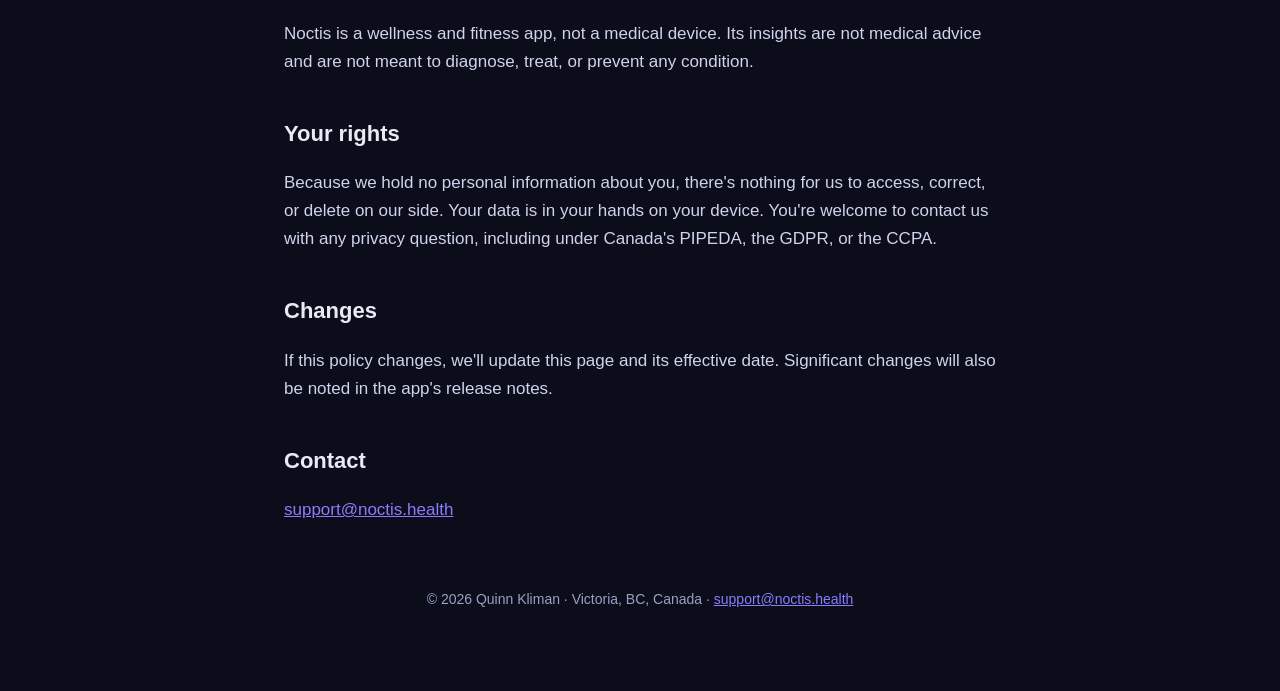
==== commit 3a7414f1: "Privacy policy for 1.2 (draft, not live): workout routes & maps (Apple Maps + geocoder), new Health " ====
--- a/privacy.html
+++ b/privacy.html
@@ -1,8 +1,8 @@
 <!doctype html><html lang="en"><head><meta charset="utf-8"><meta name="viewport" content="width=device-width,initial-scale=1"><title>Privacy Policy · Noctis</title><link rel="stylesheet" href="style.css"></head><body><main>
 <header><a class="brand" href="./">Noctis <span>🦉</span></a><nav><a href="privacy.html">Privacy</a><a href="support.html">Support</a></nav></header>
 <h1>Privacy Policy</h1>
-<p class="muted">Effective November 5, 2026</p>
-<div class="card"><strong>The short version:</strong> Noctis has no accounts, no ads, no analytics, and no servers. Your health data stays on your iPhone and Apple Watch. We don't collect it, see it, sell it, or share it. The only thing that leaves your device on its own is your approximate location, if you allow it, which goes to Apple WeatherKit to fetch the forecast; Noctis never receives or stores it. If you choose to email us, we receive what you send.</div>
+<p class="muted">Effective DATE_ON_RELEASE</p>
+<div class="card"><strong>The short version:</strong> Noctis has no accounts, no ads, no analytics, and no servers. Your health data stays on your iPhone and Apple Watch. We don't collect it, see it, sell it, or share it. Only two things leave your device on their own, and both go to Apple, never to us: your approximate location, if you allow it, so Apple WeatherKit can fetch the forecast; and, when you open a workout that has a route, points along that route so Apple Maps can draw the map and name the streets. Noctis never receives or stores either on a server. If you choose to email us, we receive what you send.</div>
 
 <h2>Who we are</h2>
 <p>Noctis Health ("Noctis", "we", "us") is an iPhone and Apple Watch app developed by Quinn Kliman in Victoria, British Columbia, Canada. Questions about this policy can go to <a href="mailto:support@noctis.health">support@noctis.health</a>.</p>
@@ -15,8 +15,10 @@
 <p>If you send feedback from Settings → Profile → Help &amp; about → Send feedback, the email opens in your own mail app and you see everything before you send it. We then receive your email address, your message, the app, iOS and watchOS versions and your iPhone and Apple Watch models, plus anything you choose to attach: a screenshot, or last night's log (alarm and Watch timings with that night's heart rate and sleep stages). Both attachments are off unless you turn them on. We use what you send only to answer you and fix problems, never for advertising, and we delete it when it's no longer needed for that. The same applies if you email <a href="mailto:support@noctis.health">support@noctis.health</a> directly.</p>
 
 <h3>Apple Health (HealthKit)</h3>
-<p>With your permission, Noctis <em>reads</em> health data from Apple Health. That can include sleep (including sleep stages), heart rate, resting heart rate, walking heart rate average, heart rate variability and the heartbeat timing behind it, respiratory rate, blood oxygen, sleeping wrist temperature, steps, active energy, exercise minutes, walking/running, cycling and swimming distance, workouts, workout effort, VO₂ max, body measurements (weight, body fat, lean mass, BMI), and your date of birth and biological sex (used for heart-rate zones and training load). Noctis uses this data only to calculate your sleep, readiness, energy, stress, strain, exertion and training-load insights, to shape Coach Noctis suggestions, and to time your alarm. Noctis only reads from Apple Health; it does not write any data to it.</p>
-<p>HealthKit data is processed and stored only on your devices. Noctis never sends it to us or to any third party; the only way any of it reaches us is if you choose to attach last night's log to an email (see below). It is never used for advertising, marketing, or data mining, and it is never sold. You can change or revoke access at any time in the Health app → Sharing → Apps → Noctis.</p>
+<p>With your permission, Noctis <em>reads</em> health data from Apple Health. That can include sleep (including sleep stages), heart rate, resting heart rate, walking heart rate average, heart rate variability and the heartbeat timing behind it, respiratory rate, blood oxygen, sleeping wrist temperature, steps, active energy, exercise minutes, walking/running, cycling, swimming and other sports' distances and speeds, workouts and their routes, workout effort, heart-rate recovery, running power, speed and form (stride length, ground contact, vertical oscillation), cycling power, speed, cadence and FTP, swim strokes and water temperature, resting energy, VO₂ max, body measurements (weight, body fat, lean mass, BMI), and your date of birth and biological sex (used for heart-rate zones and training load). Noctis uses this data only to calculate your sleep, readiness, energy, stress, exertion and training-load insights and your workout pages, to shape Coach Noctis suggestions, and to time your alarm. Noctis only reads from Apple Health; it does not write any data to it.</p>
+<p>HealthKit data is processed and stored only on your devices. Noctis never sends it to us or to any third party (the route points Apple Maps needs to show a workout's map stay with Apple, see below); the only way any of it reaches us is if you choose to attach last night's log to an email (see below). It is never used for advertising, marketing, or data mining, and it is never sold. You can change or revoke access at any time in the Health app → Sharing → Apps → Noctis.</p>
+<h3>Workout routes &amp; maps</h3>
+<p>When you open a workout that has a route, Noctis shows it on Apple Maps. To draw the map and name the streets it passed (for a title like "Dallas Road Loop"), the app sends map requests and a few points along the route to Apple's map and geocoding services, under <a href="https://www.apple.com/legal/privacy/">Apple's Privacy Policy</a>. Only coordinates are sent, with nothing that identifies you. We never receive them. The street names and map pictures are kept on your device. Indoor workouts and workouts without a route send nothing.</p>
 <h3>Apple Watch</h3>
 <p>The iPhone and Watch apps sync your alarm settings and overnight sleep data directly with each other through Apple's WatchConnectivity framework. During your smart-wake window, the Watch app reads heart rate and motion (and, if you allow it, wrist temperature and blood oxygen from Apple Health) to find a lighter moment to wake you. Noctis does not stage your sleep on the Watch; the sleep stages you see in the app come from Apple Health.</p>
 <h3>Location (optional)</h3>
@@ -25,10 +27,10 @@
 <p>Motion data from your Apple Watch is used on-device to find a lighter moment to wake you. Notifications are scheduled locally on your device.</p>
 
 <h2>Storage, backup &amp; deletion</h2>
-<p>App data is stored locally on your devices and may be included in your own iCloud or device backups, under Apple's terms. Noctis's widgets and Watch complication read a small summary that the app keeps on the same device. You can clear your profile in Settings → Profile → Data &amp; privacy. To delete all Noctis data, delete the app from your iPhone and Apple Watch. Data in Apple Health is managed in the Health app.</p>
+<p>App data is stored locally on your devices and may be included in your own iCloud or device backups, under Apple's terms. Noctis's widgets and Watch complication read a small summary that the app keeps on the same device. Workout details read from Apple Health (routes, heart rate and other readings) are cached on the device to open workouts quickly and are left out of backups. You can clear your profile in Settings → Profile → Data &amp; privacy. To delete all Noctis data, delete the app from your iPhone and Apple Watch. Data in Apple Health is managed in the Health app.</p>
 
 <h2>Third parties</h2>
-<p>Noctis shares no data with third parties. The only external service it uses is Apple WeatherKit, as described above.</p>
+<p>Noctis shares no data with third parties. The only external services it uses are Apple WeatherKit and Apple Maps, as described above.</p>
 
 <h2>Children</h2>
 <p>Noctis is not directed at children under 13, and we don't knowingly collect any information from children.</p>
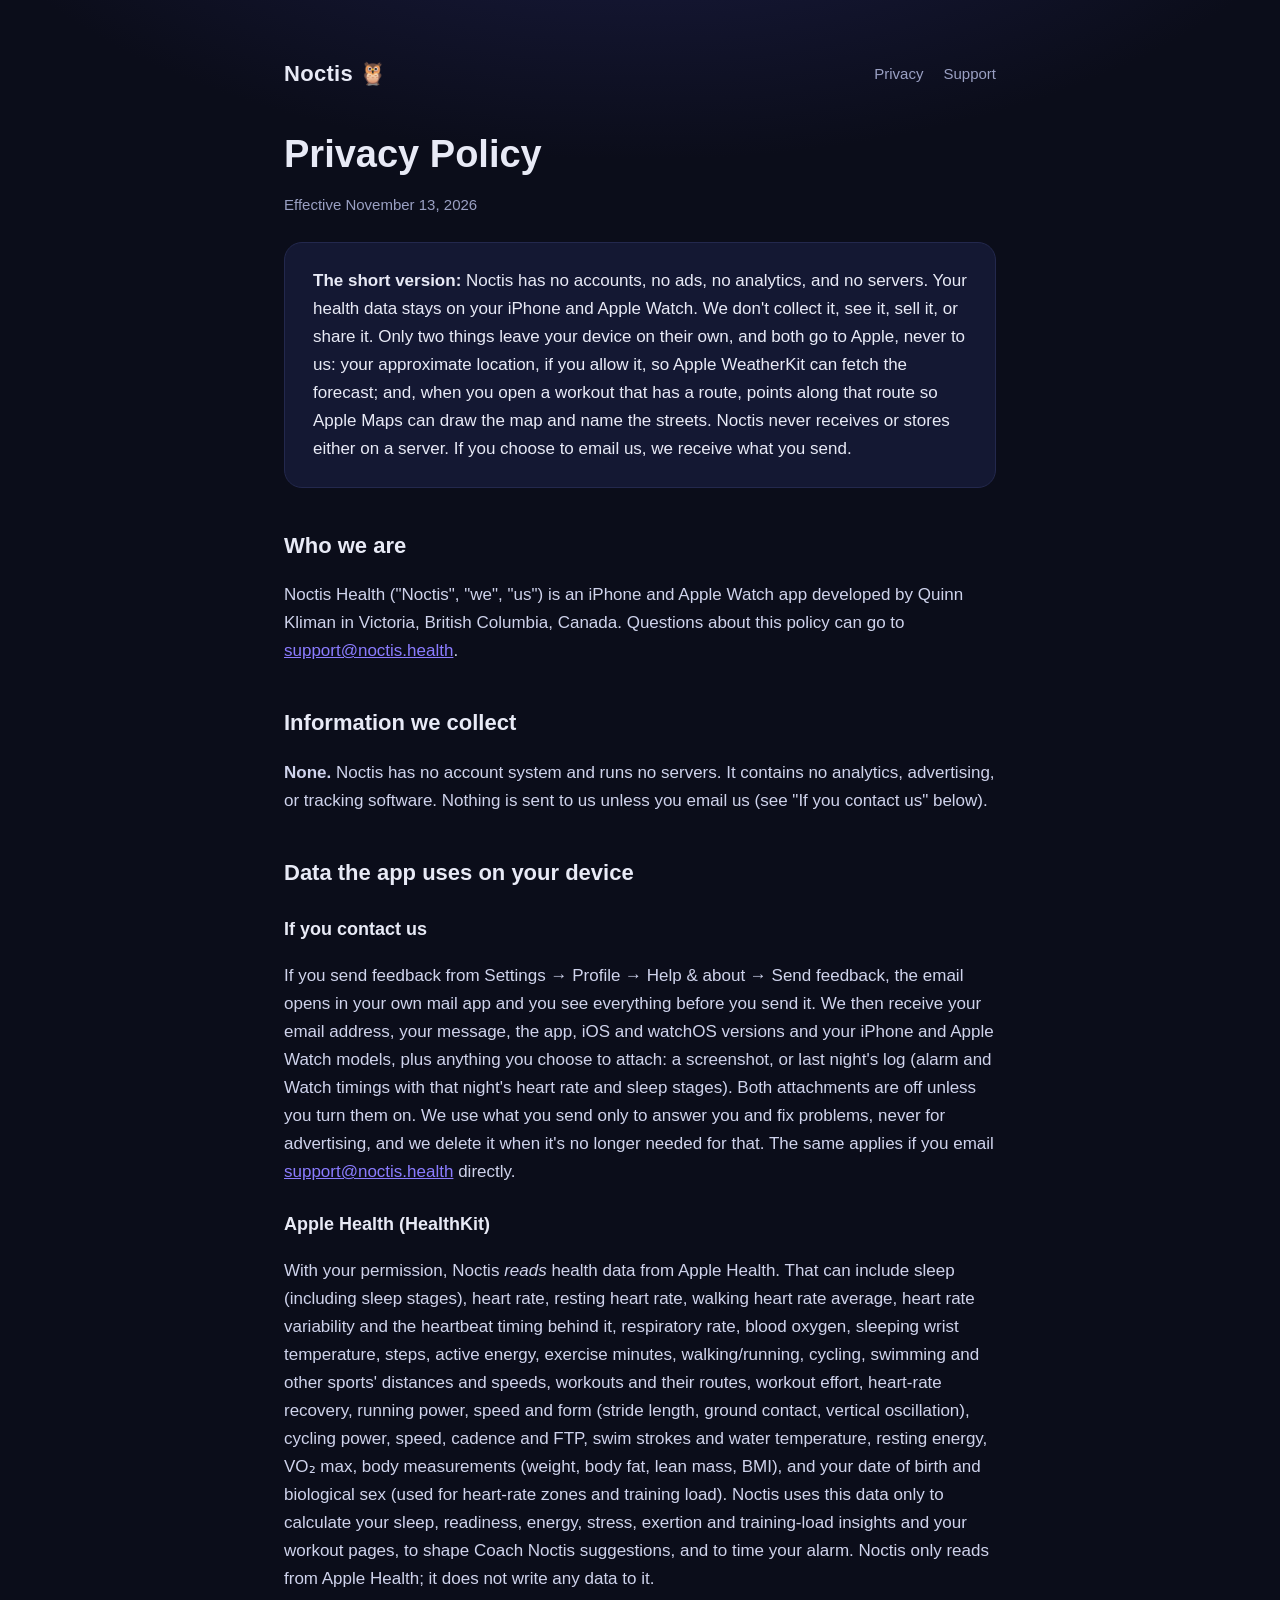
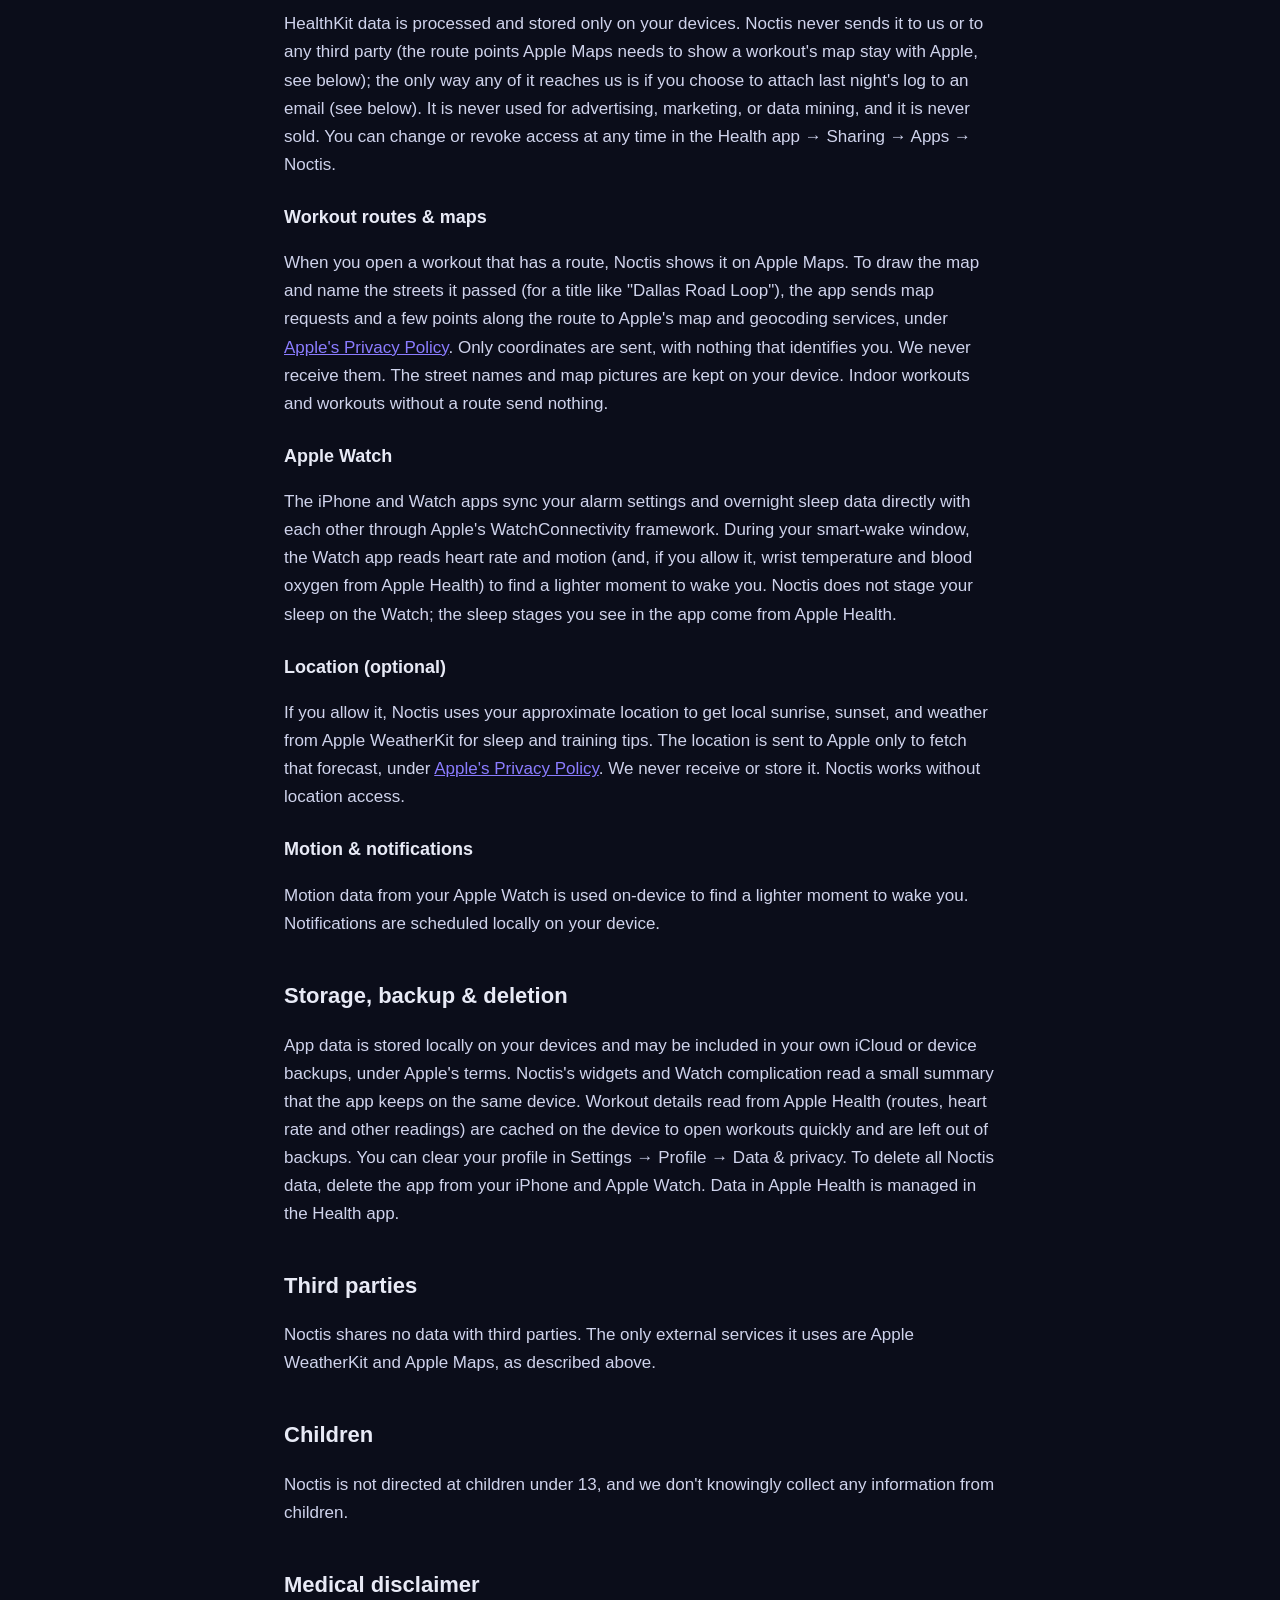
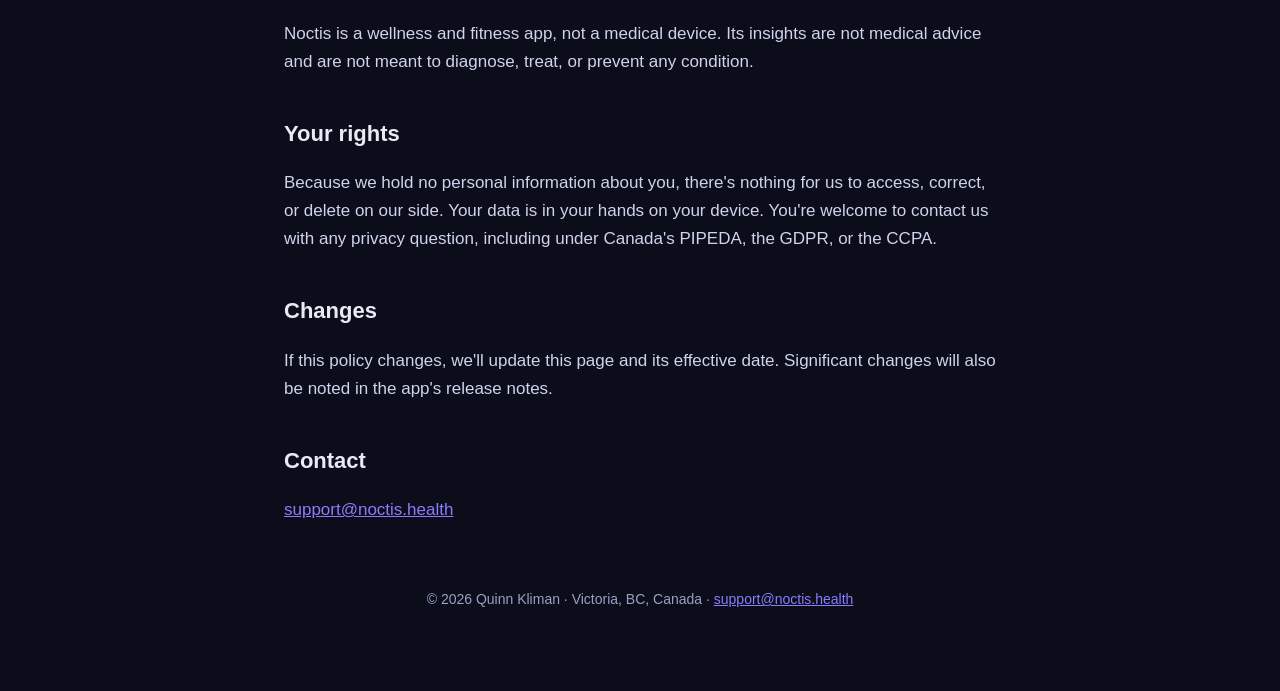
==== commit 23df3fb2: "Privacy policy for Noctis 1.2: workout routes & maps, new Health types" ====
--- a/privacy.html
+++ b/privacy.html
@@ -1,7 +1,7 @@
 <!doctype html><html lang="en"><head><meta charset="utf-8"><meta name="viewport" content="width=device-width,initial-scale=1"><title>Privacy Policy · Noctis</title><link rel="stylesheet" href="style.css"></head><body><main>
 <header><a class="brand" href="./">Noctis <span>🦉</span></a><nav><a href="privacy.html">Privacy</a><a href="support.html">Support</a></nav></header>
 <h1>Privacy Policy</h1>
-<p class="muted">Effective DATE_ON_RELEASE</p>
+<p class="muted">Effective November 13, 2026</p>
 <div class="card"><strong>The short version:</strong> Noctis has no accounts, no ads, no analytics, and no servers. Your health data stays on your iPhone and Apple Watch. We don't collect it, see it, sell it, or share it. Only two things leave your device on their own, and both go to Apple, never to us: your approximate location, if you allow it, so Apple WeatherKit can fetch the forecast; and, when you open a workout that has a route, points along that route so Apple Maps can draw the map and name the streets. Noctis never receives or stores either on a server. If you choose to email us, we receive what you send.</div>
 
 <h2>Who we are</h2>
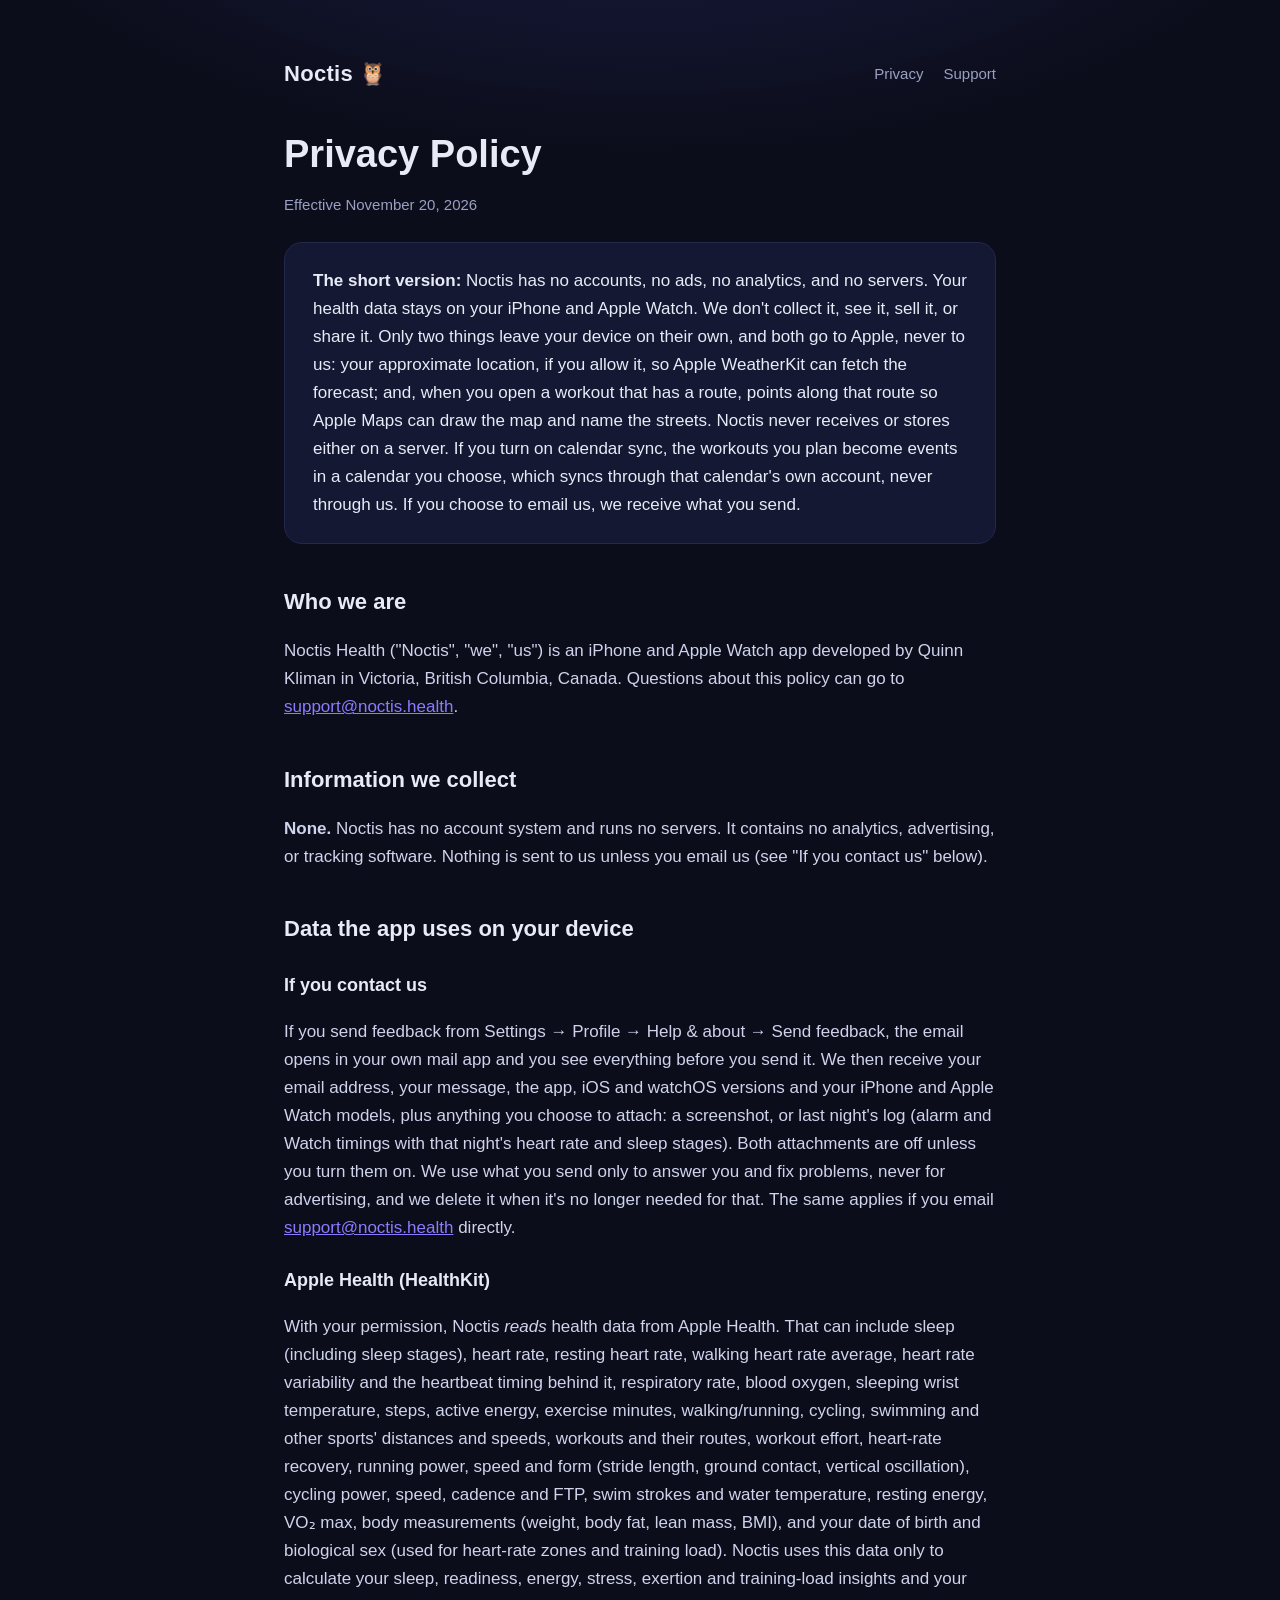
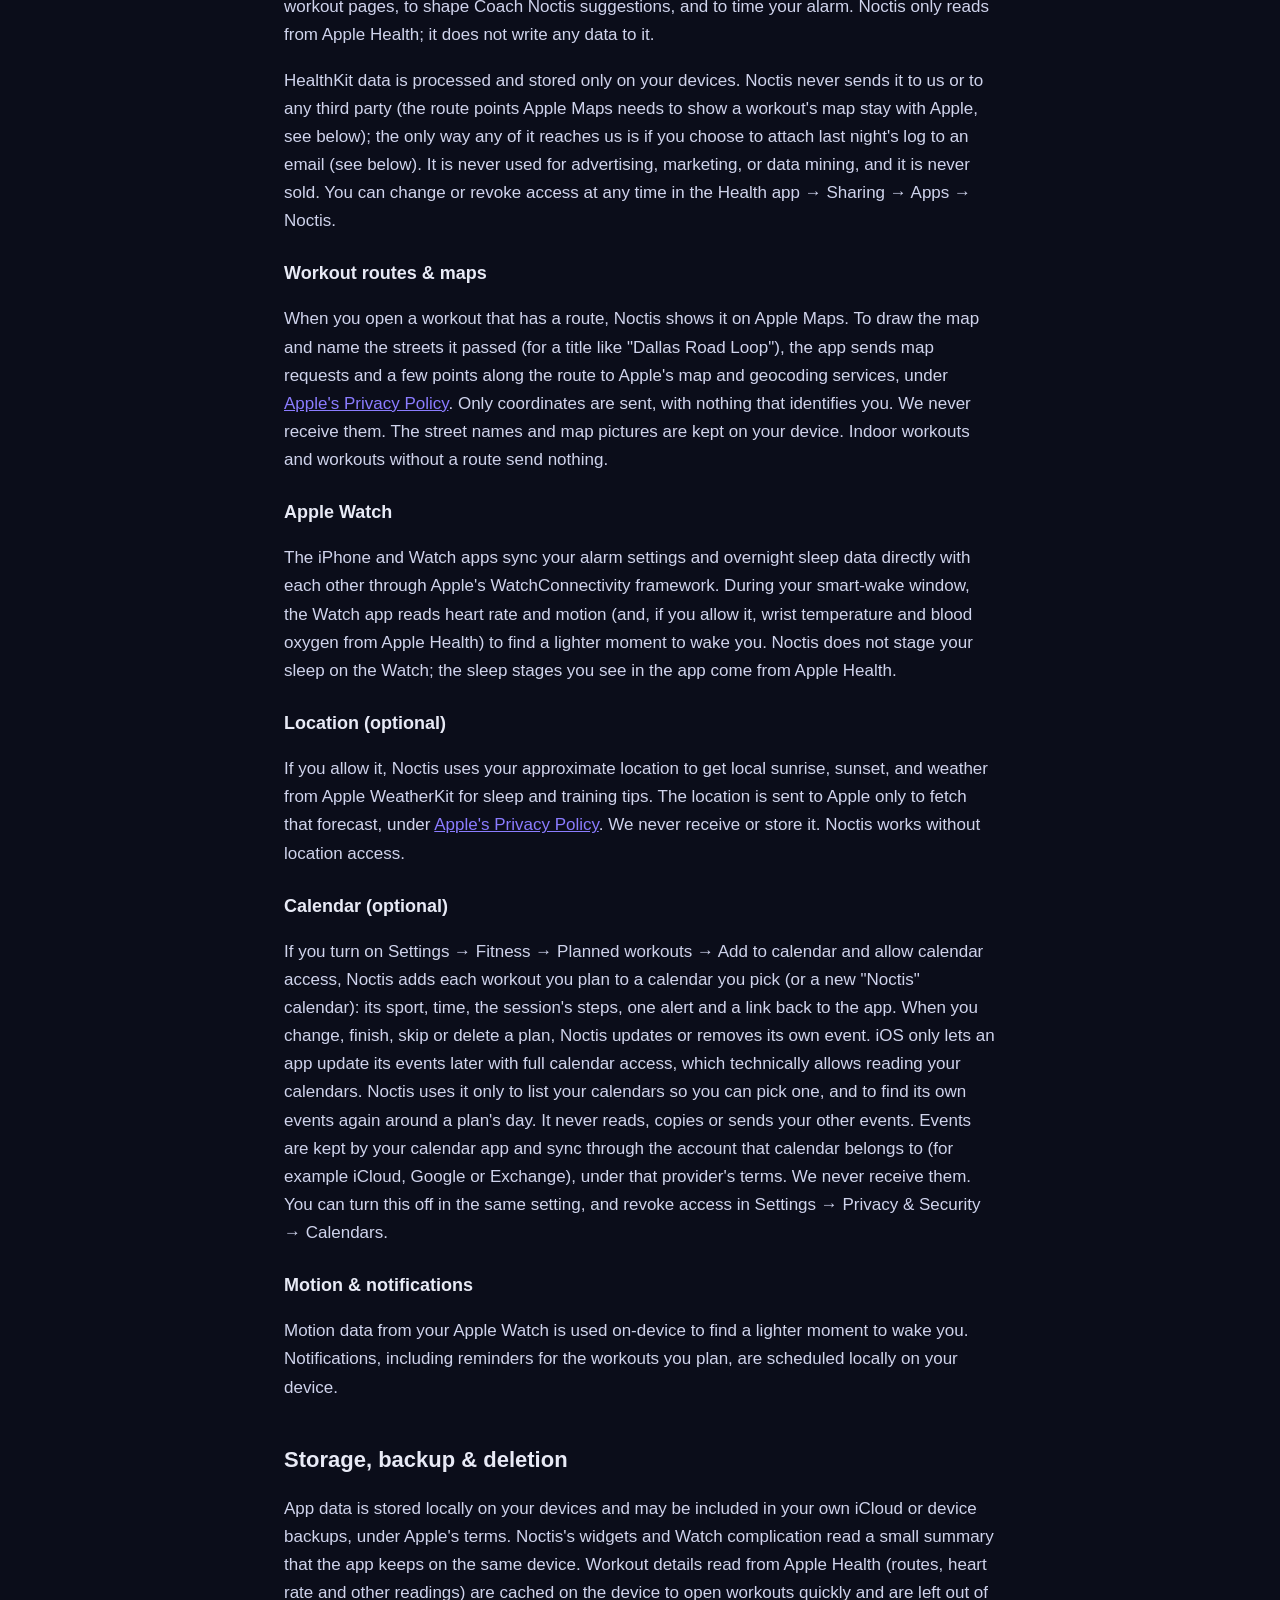
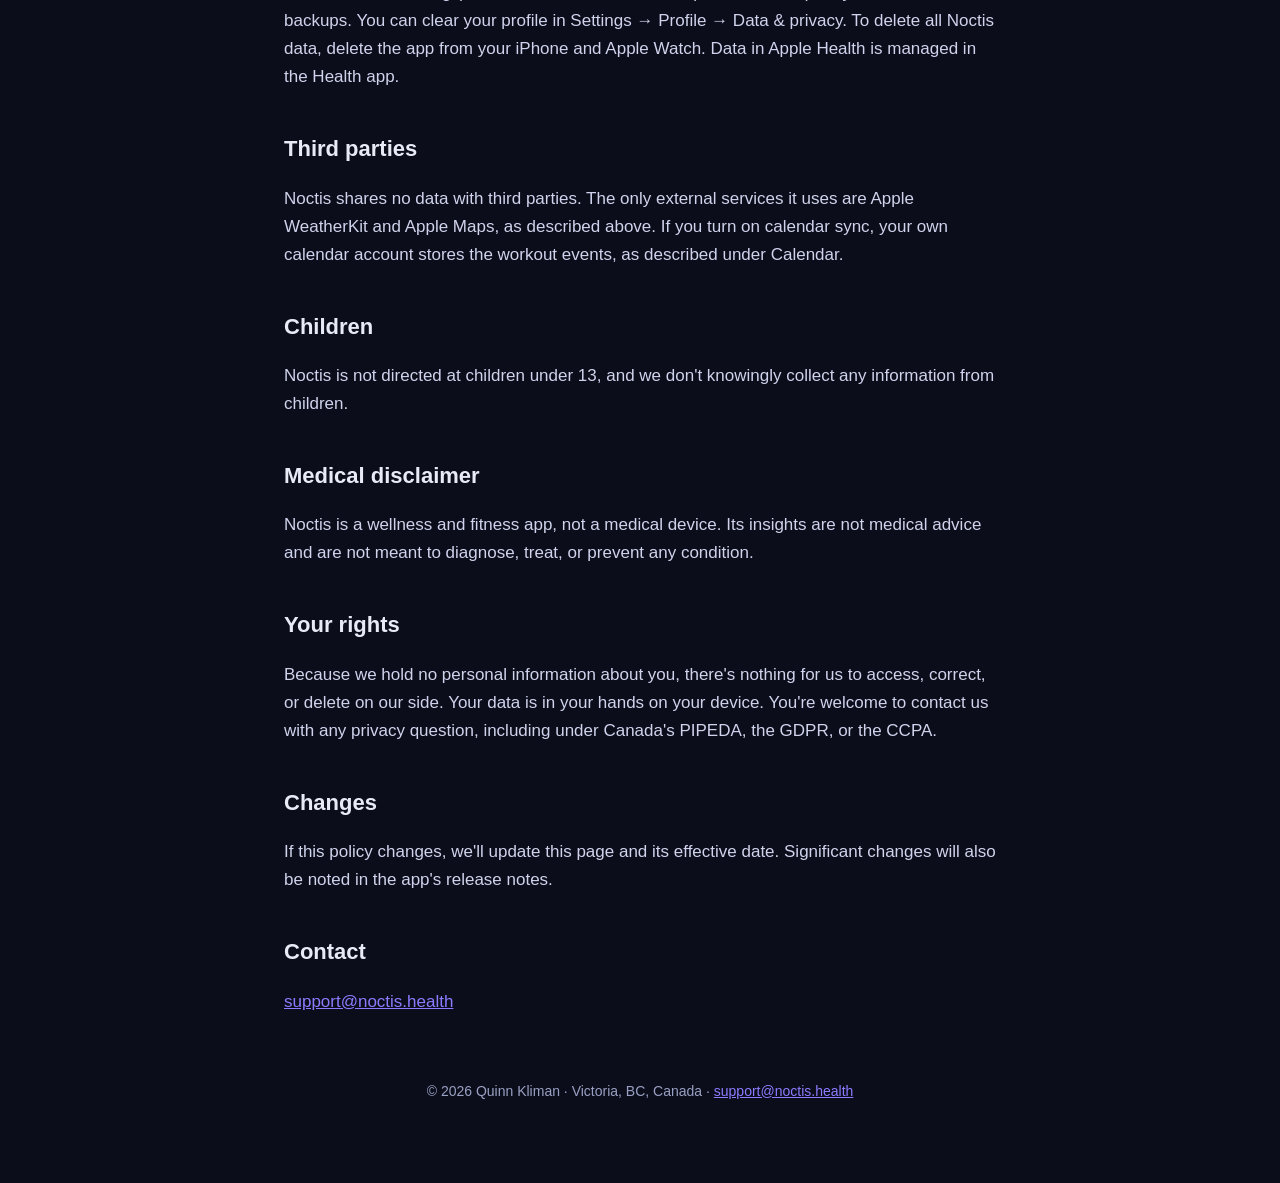
==== commit 6093910a: "Privacy policy for Noctis 1.3: optional calendar sync for planned workouts, workout reminders (draft" ====
--- a/privacy.html
+++ b/privacy.html
@@ -1,8 +1,8 @@
 <!doctype html><html lang="en"><head><meta charset="utf-8"><meta name="viewport" content="width=device-width,initial-scale=1"><title>Privacy Policy · Noctis</title><link rel="stylesheet" href="style.css"></head><body><main>
 <header><a class="brand" href="./">Noctis <span>🦉</span></a><nav><a href="privacy.html">Privacy</a><a href="support.html">Support</a></nav></header>
 <h1>Privacy Policy</h1>
-<p class="muted">Effective November 13, 2026</p>
-<div class="card"><strong>The short version:</strong> Noctis has no accounts, no ads, no analytics, and no servers. Your health data stays on your iPhone and Apple Watch. We don't collect it, see it, sell it, or share it. Only two things leave your device on their own, and both go to Apple, never to us: your approximate location, if you allow it, so Apple WeatherKit can fetch the forecast; and, when you open a workout that has a route, points along that route so Apple Maps can draw the map and name the streets. Noctis never receives or stores either on a server. If you choose to email us, we receive what you send.</div>
+<p class="muted">Effective November 20, 2026</p>
+<div class="card"><strong>The short version:</strong> Noctis has no accounts, no ads, no analytics, and no servers. Your health data stays on your iPhone and Apple Watch. We don't collect it, see it, sell it, or share it. Only two things leave your device on their own, and both go to Apple, never to us: your approximate location, if you allow it, so Apple WeatherKit can fetch the forecast; and, when you open a workout that has a route, points along that route so Apple Maps can draw the map and name the streets. Noctis never receives or stores either on a server. If you turn on calendar sync, the workouts you plan become events in a calendar you choose, which syncs through that calendar's own account, never through us. If you choose to email us, we receive what you send.</div>
 
 <h2>Who we are</h2>
 <p>Noctis Health ("Noctis", "we", "us") is an iPhone and Apple Watch app developed by Quinn Kliman in Victoria, British Columbia, Canada. Questions about this policy can go to <a href="mailto:support@noctis.health">support@noctis.health</a>.</p>
@@ -23,14 +23,16 @@
 <p>The iPhone and Watch apps sync your alarm settings and overnight sleep data directly with each other through Apple's WatchConnectivity framework. During your smart-wake window, the Watch app reads heart rate and motion (and, if you allow it, wrist temperature and blood oxygen from Apple Health) to find a lighter moment to wake you. Noctis does not stage your sleep on the Watch; the sleep stages you see in the app come from Apple Health.</p>
 <h3>Location (optional)</h3>
 <p>If you allow it, Noctis uses your approximate location to get local sunrise, sunset, and weather from Apple WeatherKit for sleep and training tips. The location is sent to Apple only to fetch that forecast, under <a href="https://www.apple.com/legal/privacy/">Apple's Privacy Policy</a>. We never receive or store it. Noctis works without location access.</p>
+<h3>Calendar (optional)</h3>
+<p>If you turn on Settings → Fitness → Planned workouts → Add to calendar and allow calendar access, Noctis adds each workout you plan to a calendar you pick (or a new "Noctis" calendar): its sport, time, the session's steps, one alert and a link back to the app. When you change, finish, skip or delete a plan, Noctis updates or removes its own event. iOS only lets an app update its events later with full calendar access, which technically allows reading your calendars. Noctis uses it only to list your calendars so you can pick one, and to find its own events again around a plan's day. It never reads, copies or sends your other events. Events are kept by your calendar app and sync through the account that calendar belongs to (for example iCloud, Google or Exchange), under that provider's terms. We never receive them. You can turn this off in the same setting, and revoke access in Settings → Privacy &amp; Security → Calendars.</p>
 <h3>Motion &amp; notifications</h3>
-<p>Motion data from your Apple Watch is used on-device to find a lighter moment to wake you. Notifications are scheduled locally on your device.</p>
+<p>Motion data from your Apple Watch is used on-device to find a lighter moment to wake you. Notifications, including reminders for the workouts you plan, are scheduled locally on your device.</p>
 
 <h2>Storage, backup &amp; deletion</h2>
 <p>App data is stored locally on your devices and may be included in your own iCloud or device backups, under Apple's terms. Noctis's widgets and Watch complication read a small summary that the app keeps on the same device. Workout details read from Apple Health (routes, heart rate and other readings) are cached on the device to open workouts quickly and are left out of backups. You can clear your profile in Settings → Profile → Data &amp; privacy. To delete all Noctis data, delete the app from your iPhone and Apple Watch. Data in Apple Health is managed in the Health app.</p>
 
 <h2>Third parties</h2>
-<p>Noctis shares no data with third parties. The only external services it uses are Apple WeatherKit and Apple Maps, as described above.</p>
+<p>Noctis shares no data with third parties. The only external services it uses are Apple WeatherKit and Apple Maps, as described above. If you turn on calendar sync, your own calendar account stores the workout events, as described under Calendar.</p>
 
 <h2>Children</h2>
 <p>Noctis is not directed at children under 13, and we don't knowingly collect any information from children.</p>
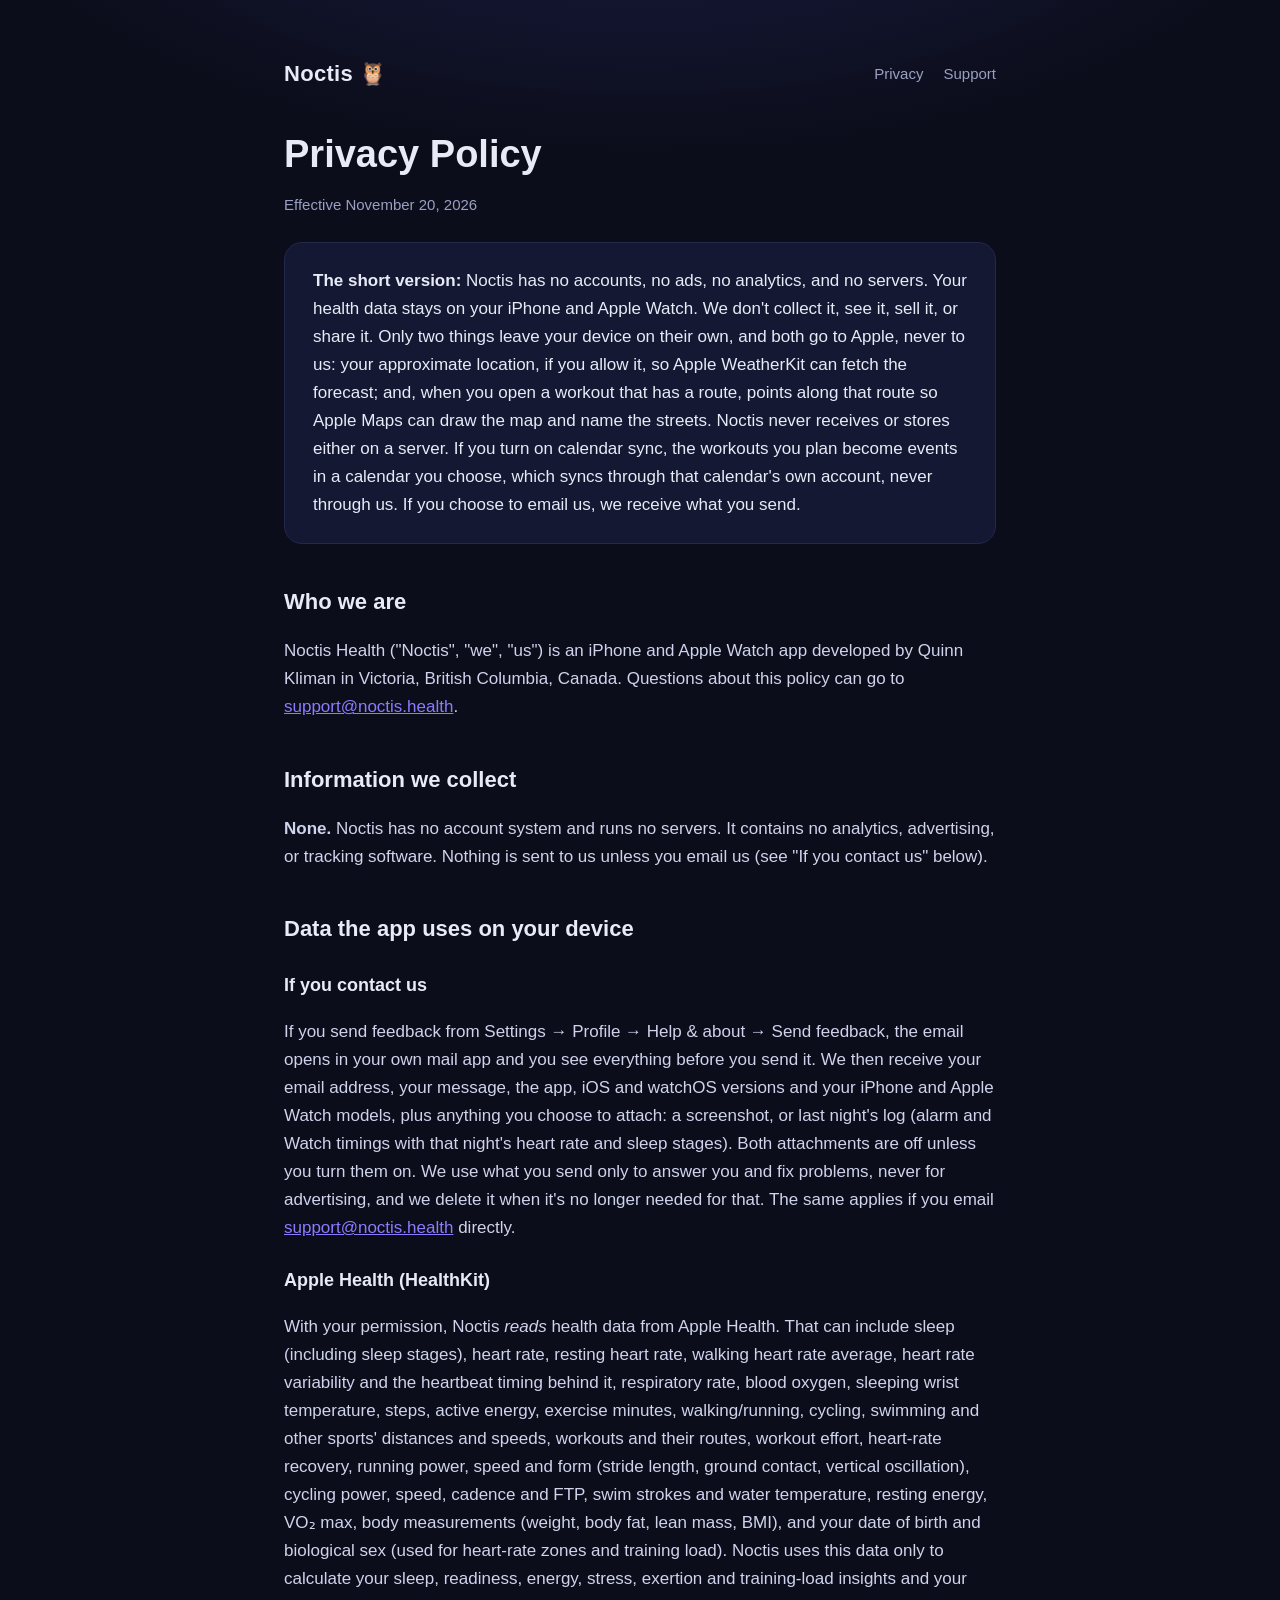
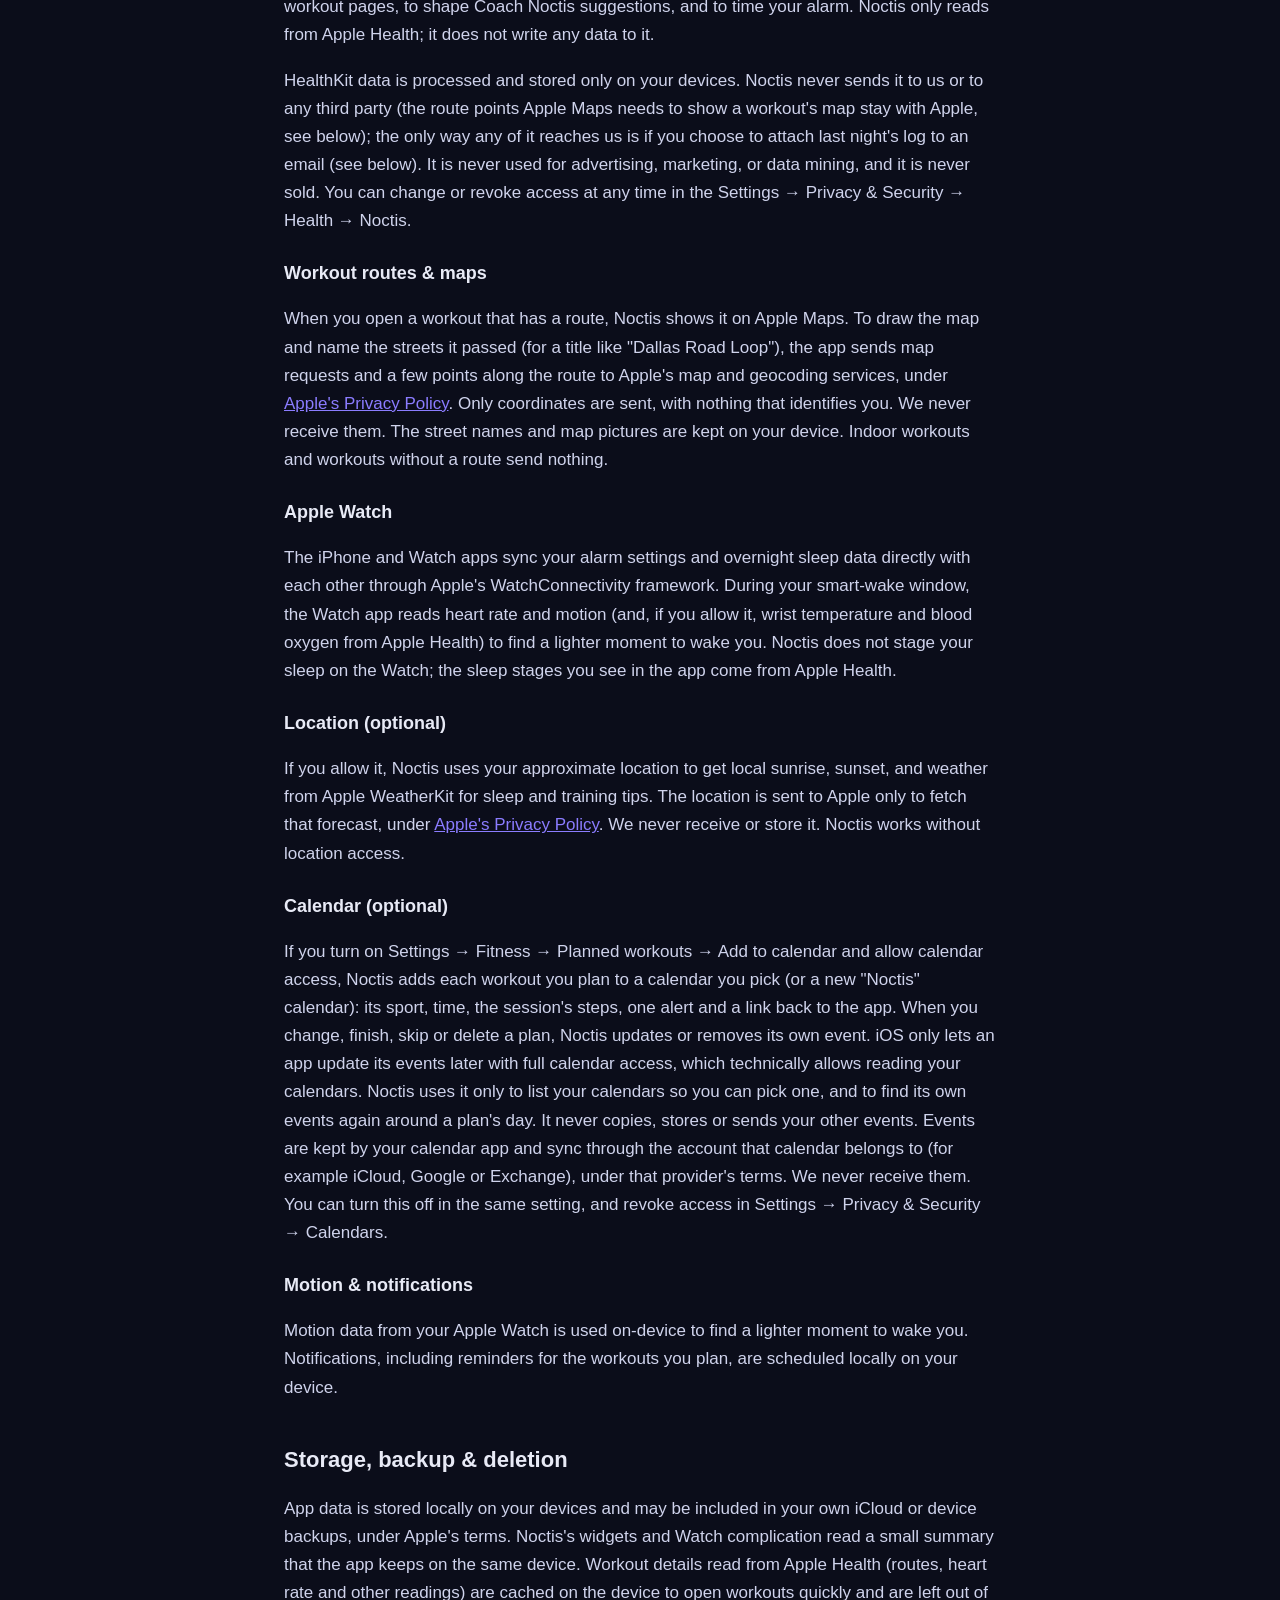
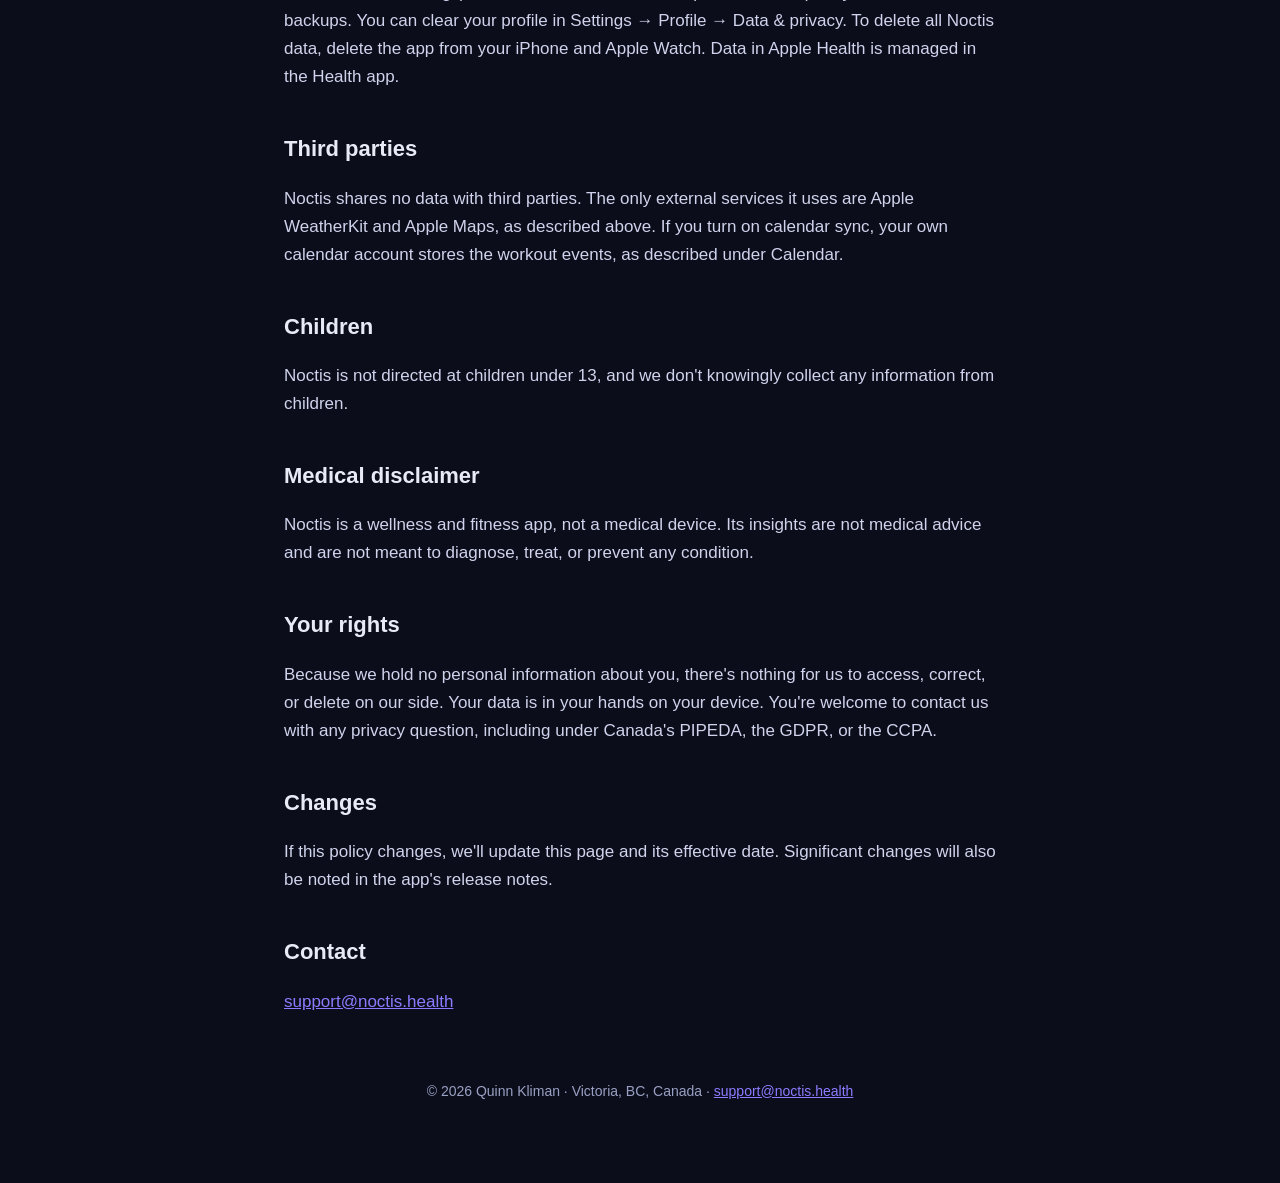
==== commit 6cae1f22: "Privacy 1.3 draft: Health access path = Settings › Privacy & Security › Health (the app's path since" ====
--- a/privacy.html
+++ b/privacy.html
@@ -16,7 +16,7 @@
 
 <h3>Apple Health (HealthKit)</h3>
 <p>With your permission, Noctis <em>reads</em> health data from Apple Health. That can include sleep (including sleep stages), heart rate, resting heart rate, walking heart rate average, heart rate variability and the heartbeat timing behind it, respiratory rate, blood oxygen, sleeping wrist temperature, steps, active energy, exercise minutes, walking/running, cycling, swimming and other sports' distances and speeds, workouts and their routes, workout effort, heart-rate recovery, running power, speed and form (stride length, ground contact, vertical oscillation), cycling power, speed, cadence and FTP, swim strokes and water temperature, resting energy, VO₂ max, body measurements (weight, body fat, lean mass, BMI), and your date of birth and biological sex (used for heart-rate zones and training load). Noctis uses this data only to calculate your sleep, readiness, energy, stress, exertion and training-load insights and your workout pages, to shape Coach Noctis suggestions, and to time your alarm. Noctis only reads from Apple Health; it does not write any data to it.</p>
-<p>HealthKit data is processed and stored only on your devices. Noctis never sends it to us or to any third party (the route points Apple Maps needs to show a workout's map stay with Apple, see below); the only way any of it reaches us is if you choose to attach last night's log to an email (see below). It is never used for advertising, marketing, or data mining, and it is never sold. You can change or revoke access at any time in the Health app → Sharing → Apps → Noctis.</p>
+<p>HealthKit data is processed and stored only on your devices. Noctis never sends it to us or to any third party (the route points Apple Maps needs to show a workout's map stay with Apple, see below); the only way any of it reaches us is if you choose to attach last night's log to an email (see below). It is never used for advertising, marketing, or data mining, and it is never sold. You can change or revoke access at any time in the Settings → Privacy &amp; Security → Health → Noctis.</p>
 <h3>Workout routes &amp; maps</h3>
 <p>When you open a workout that has a route, Noctis shows it on Apple Maps. To draw the map and name the streets it passed (for a title like "Dallas Road Loop"), the app sends map requests and a few points along the route to Apple's map and geocoding services, under <a href="https://www.apple.com/legal/privacy/">Apple's Privacy Policy</a>. Only coordinates are sent, with nothing that identifies you. We never receive them. The street names and map pictures are kept on your device. Indoor workouts and workouts without a route send nothing.</p>
 <h3>Apple Watch</h3>
@@ -24,7 +24,7 @@
 <h3>Location (optional)</h3>
 <p>If you allow it, Noctis uses your approximate location to get local sunrise, sunset, and weather from Apple WeatherKit for sleep and training tips. The location is sent to Apple only to fetch that forecast, under <a href="https://www.apple.com/legal/privacy/">Apple's Privacy Policy</a>. We never receive or store it. Noctis works without location access.</p>
 <h3>Calendar (optional)</h3>
-<p>If you turn on Settings → Fitness → Planned workouts → Add to calendar and allow calendar access, Noctis adds each workout you plan to a calendar you pick (or a new "Noctis" calendar): its sport, time, the session's steps, one alert and a link back to the app. When you change, finish, skip or delete a plan, Noctis updates or removes its own event. iOS only lets an app update its events later with full calendar access, which technically allows reading your calendars. Noctis uses it only to list your calendars so you can pick one, and to find its own events again around a plan's day. It never reads, copies or sends your other events. Events are kept by your calendar app and sync through the account that calendar belongs to (for example iCloud, Google or Exchange), under that provider's terms. We never receive them. You can turn this off in the same setting, and revoke access in Settings → Privacy &amp; Security → Calendars.</p>
+<p>If you turn on Settings → Fitness → Planned workouts → Add to calendar and allow calendar access, Noctis adds each workout you plan to a calendar you pick (or a new "Noctis" calendar): its sport, time, the session's steps, one alert and a link back to the app. When you change, finish, skip or delete a plan, Noctis updates or removes its own event. iOS only lets an app update its events later with full calendar access, which technically allows reading your calendars. Noctis uses it only to list your calendars so you can pick one, and to find its own events again around a plan's day. It never copies, stores or sends your other events. Events are kept by your calendar app and sync through the account that calendar belongs to (for example iCloud, Google or Exchange), under that provider's terms. We never receive them. You can turn this off in the same setting, and revoke access in Settings → Privacy &amp; Security → Calendars.</p>
 <h3>Motion &amp; notifications</h3>
 <p>Motion data from your Apple Watch is used on-device to find a lighter moment to wake you. Notifications, including reminders for the workouts you plan, are scheduled locally on your device.</p>
 
